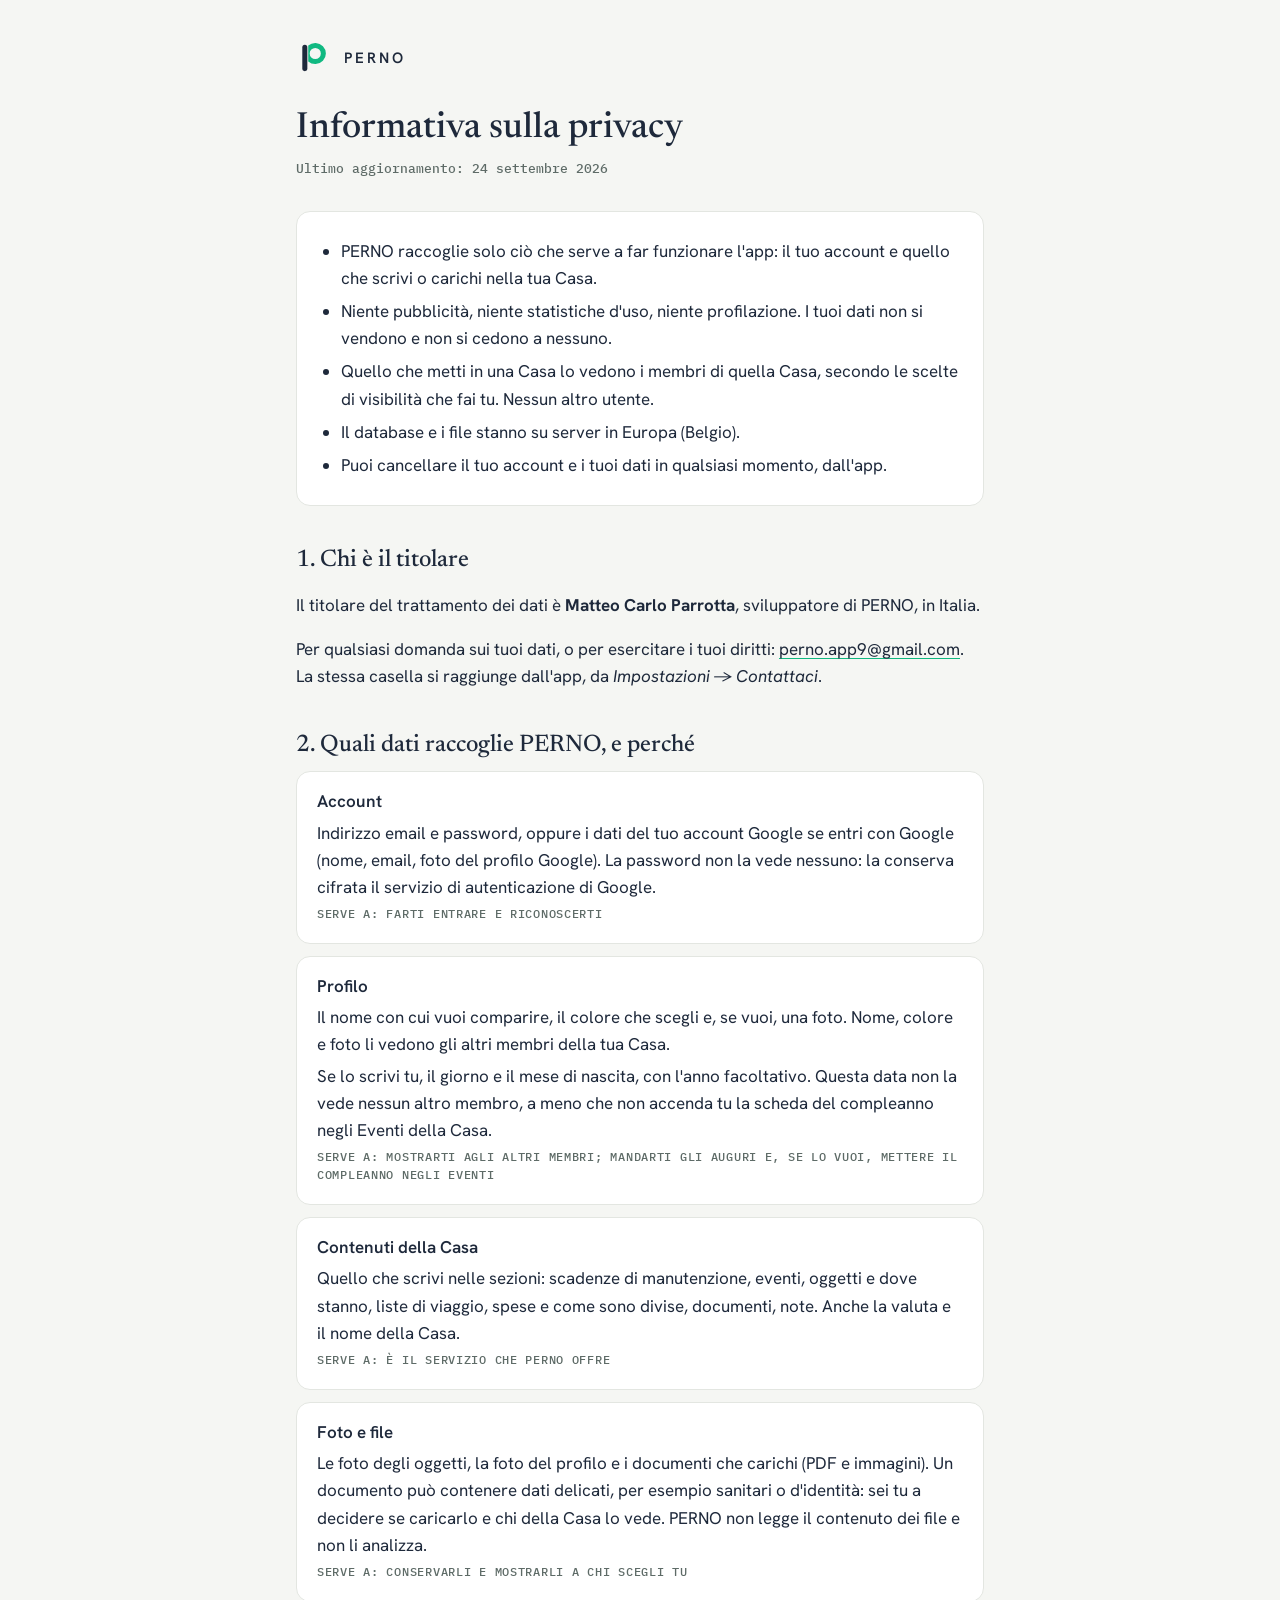
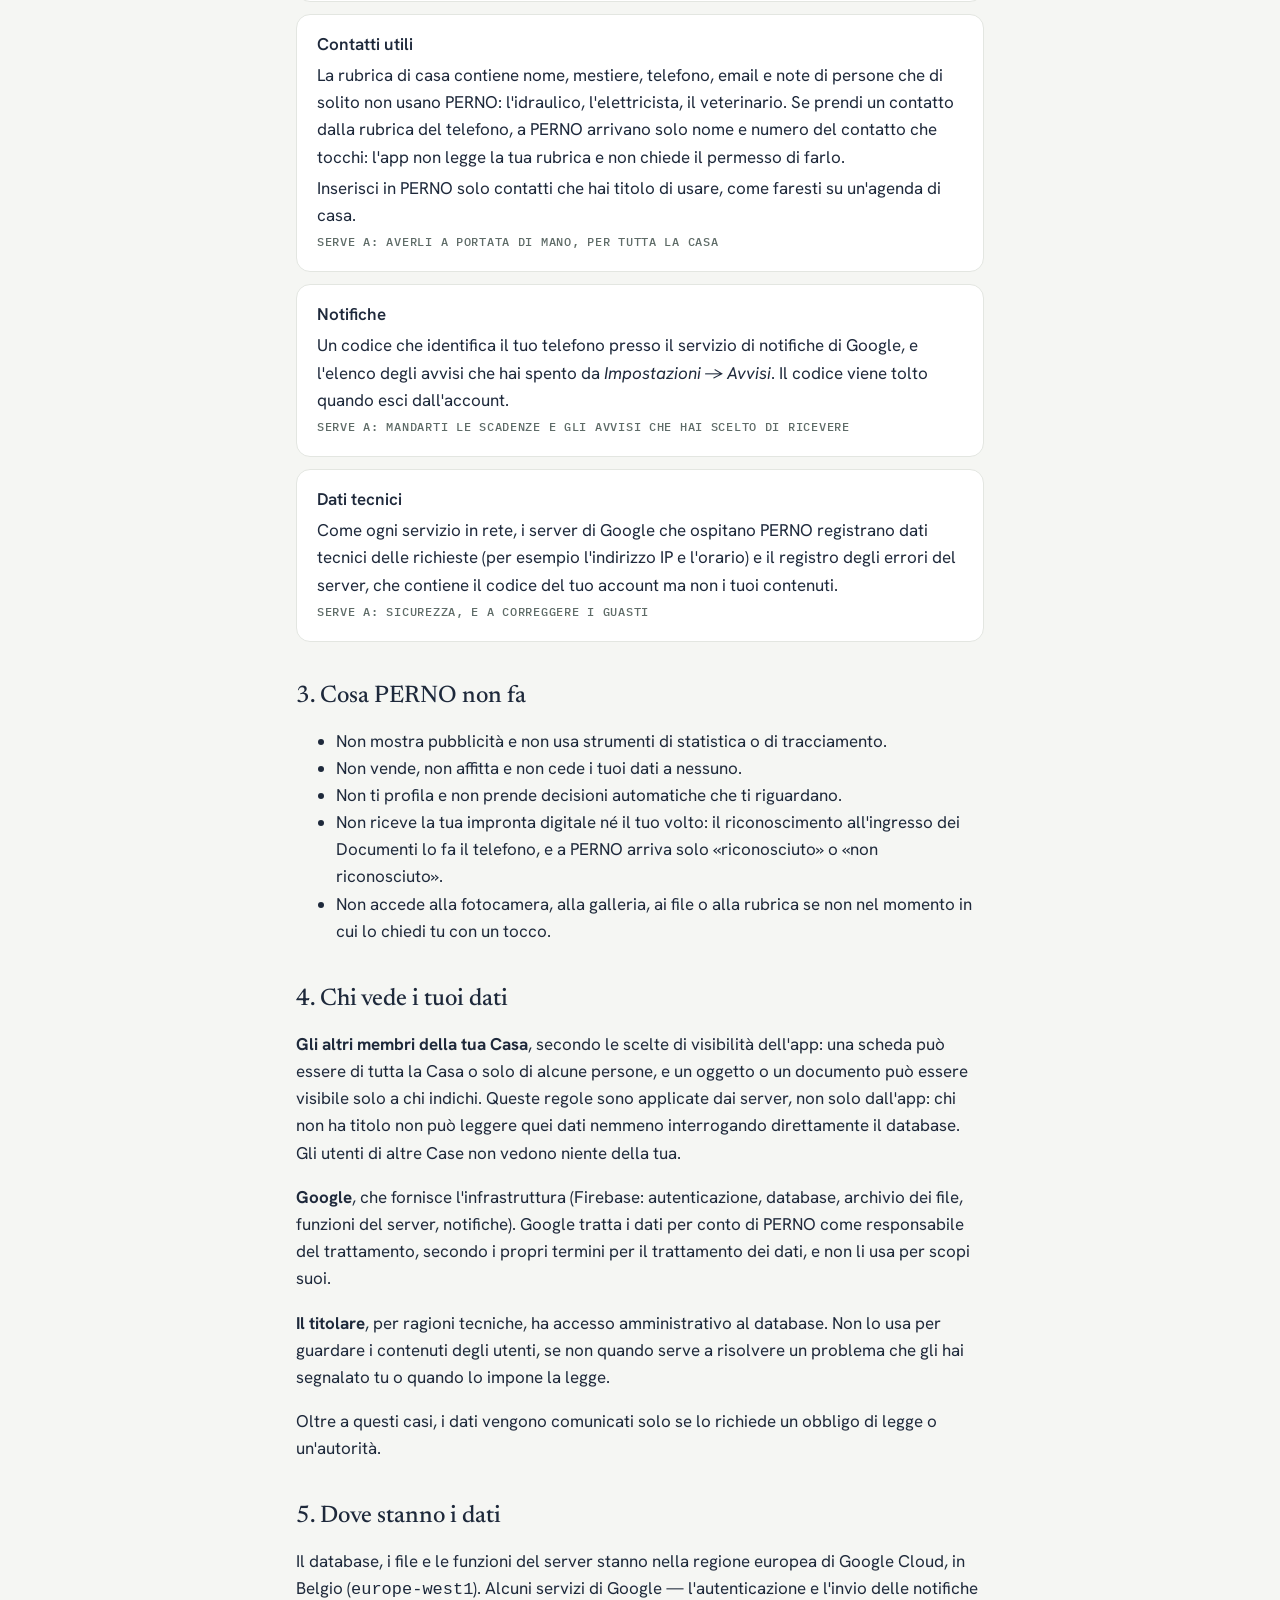
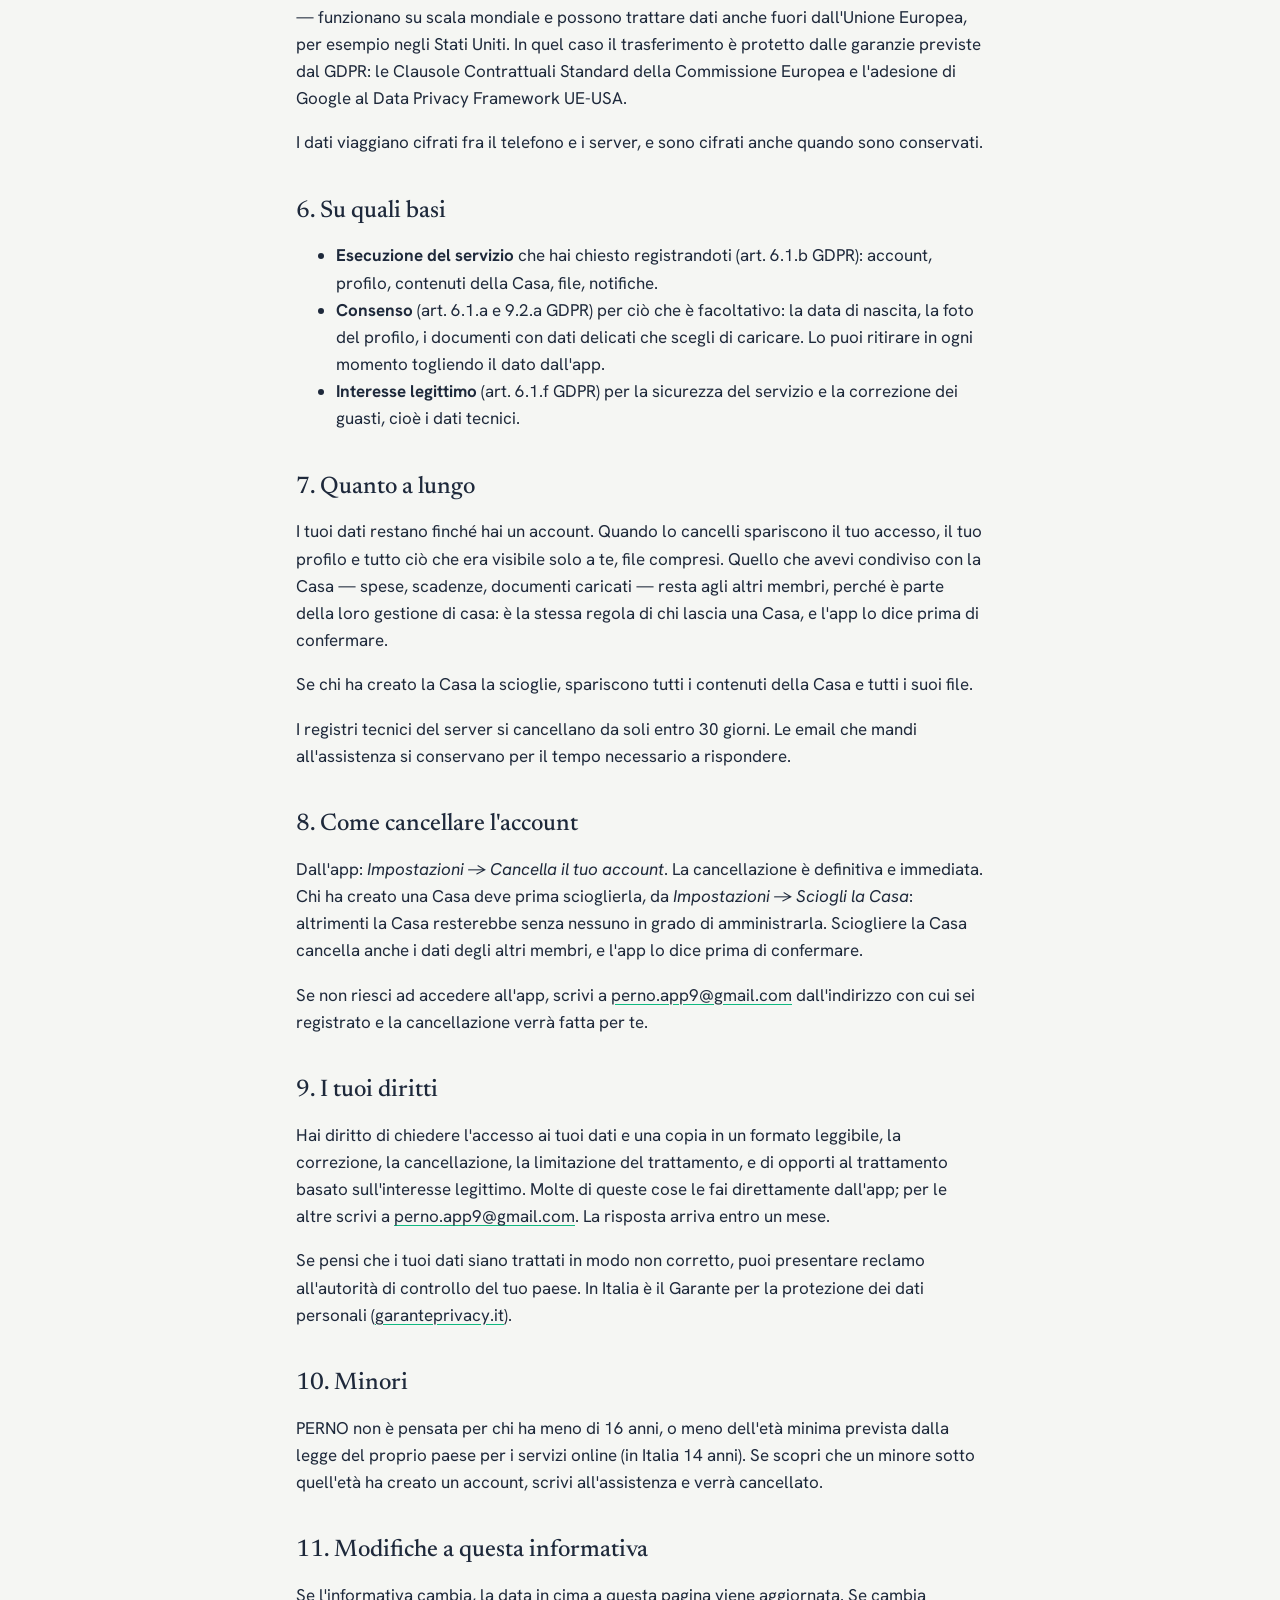
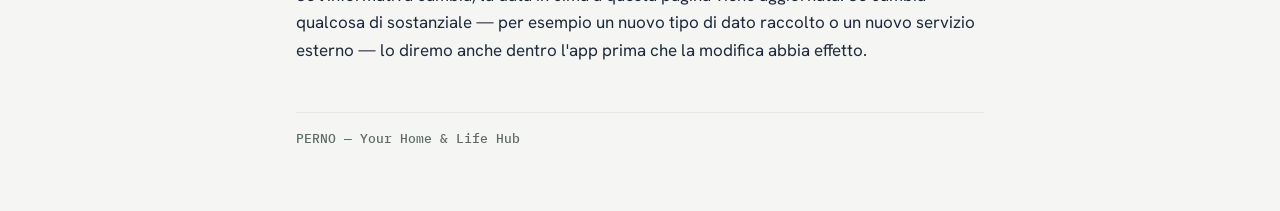
==== privacy/index.html @ b1dff67d "Privacy Policy: nome completo del titolare Co-Authored-By: Claude Opus 5.5 <noreply@anthropic.com>" ====
<!DOCTYPE html>
<html lang="it">
<head>
<meta charset="utf-8">
<meta name="viewport" content="width=device-width, initial-scale=1">
<title>PERNO — Informativa sulla privacy</title>
<meta name="description" content="Quali dati raccoglie PERNO, perché, dove stanno e come cancellarli.">
<link rel="preconnect" href="https://fonts.googleapis.com">
<link rel="preconnect" href="https://fonts.gstatic.com" crossorigin>
<link href="https://fonts.googleapis.com/css2?family=Hanken+Grotesk:wght@400;600&family=IBM+Plex+Mono:wght@500&family=Newsreader:opsz,wght@6..72,500&display=swap" rel="stylesheet">
<style>
  :root {
    --fondo: #F5F6F3;
    --scheda: #FFFFFF;
    --incasso: #EEF1ED;
    --bordo: #E3E6E1;
    --testo: #1E293B;
    --testo-2: #5E6B67;
    --verde: #10B981;
  }
  @media (prefers-color-scheme: dark) {
    :root {
      --fondo: #0F172A;
      --scheda: #1E293B;
      --incasso: #172033;
      --bordo: #334155;
      --testo: #F8FAFC;
      --testo-2: #94A3B8;
    }
  }
  * { box-sizing: border-box; }
  body {
    margin: 0;
    background: var(--fondo);
    color: var(--testo);
    font: 400 17px/1.6 "Hanken Grotesk", system-ui, sans-serif;
  }
  main { max-width: 720px; margin: 0 auto; padding: 40px 16px 64px; }
  header { display: flex; align-items: center; gap: 12px; margin-bottom: 32px; }
  header svg { width: 36px; height: 36px; flex: none; }
  header span { font-weight: 600; letter-spacing: 0.2em; font-size: 15px; }
  h1, h2 { font-family: "Newsreader", Georgia, serif; font-weight: 500; line-height: 1.2; }
  h1 { font-size: 36px; margin: 0 0 8px; }
  h2 { font-size: 24px; margin: 40px 0 12px; }
  .meta { font: 500 13px/1.5 "IBM Plex Mono", monospace; color: var(--testo-2); margin: 0 0 32px; }
  .breve {
    background: var(--scheda); border: 1px solid var(--bordo); border-radius: 14px;
    padding: 20px 24px;
  }
  .breve ul { margin: 0; padding-left: 20px; }
  .breve li { margin: 6px 0; }
  .dato {
    background: var(--scheda); border: 1px solid var(--bordo); border-radius: 14px;
    padding: 16px 20px; margin: 12px 0;
  }
  .dato h3 { font-size: 17px; font-weight: 600; margin: 0 0 4px; }
  .dato p { margin: 4px 0; }
  .etichetta {
    font: 500 12px/1.5 "IBM Plex Mono", monospace; color: var(--testo-2);
    text-transform: uppercase; letter-spacing: 0.06em;
  }
  a { color: inherit; text-decoration-color: var(--verde); text-underline-offset: 3px; }
  footer { margin-top: 48px; padding-top: 16px; border-top: 1px solid var(--bordo);
    font: 500 13px/1.5 "IBM Plex Mono", monospace; color: var(--testo-2); }
</style>
</head>
<body>
<main>

<header>
  <svg viewBox="0 0 200 200" aria-hidden="true">
    <path d="M68 30.73A59 59 0 1 1 68 119.27Z M76 75a31 31 0 1 0 62 0a31 31 0 1 0 -62 0Z" fill="#10B981" fill-rule="evenodd"/>
    <rect x="35" y="27" width="28" height="146" rx="14" fill="currentColor"/>
  </svg>
  <span>PERNO</span>
</header>

<h1>Informativa sulla privacy</h1>
<p class="meta">Ultimo aggiornamento: 24 settembre 2026</p>

<div class="breve">
  <ul>
    <li>PERNO raccoglie solo ciò che serve a far funzionare l'app: il tuo account e quello che scrivi o carichi nella tua Casa.</li>
    <li>Niente pubblicità, niente statistiche d'uso, niente profilazione. I tuoi dati non si vendono e non si cedono a nessuno.</li>
    <li>Quello che metti in una Casa lo vedono i membri di quella Casa, secondo le scelte di visibilità che fai tu. Nessun altro utente.</li>
    <li>Il database e i file stanno su server in Europa (Belgio).</li>
    <li>Puoi cancellare il tuo account e i tuoi dati in qualsiasi momento, dall'app.</li>
  </ul>
</div>

<h2>1. Chi è il titolare</h2>
<p>Il titolare del trattamento dei dati è <strong>Matteo Carlo Parrotta</strong>, sviluppatore di PERNO, in Italia.</p>
<p>Per qualsiasi domanda sui tuoi dati, o per esercitare i tuoi diritti: <a href="mailto:perno.app9@gmail.com">perno.app9@gmail.com</a>. La stessa casella si raggiunge dall'app, da <em>Impostazioni → Contattaci</em>.</p>

<h2>2. Quali dati raccoglie PERNO, e perché</h2>

<div class="dato">
  <h3>Account</h3>
  <p>Indirizzo email e password, oppure i dati del tuo account Google se entri con Google (nome, email, foto del profilo Google). La password non la vede nessuno: la conserva cifrata il servizio di autenticazione di Google.</p>
  <p class="etichetta">Serve a: farti entrare e riconoscerti</p>
</div>

<div class="dato">
  <h3>Profilo</h3>
  <p>Il nome con cui vuoi comparire, il colore che scegli e, se vuoi, una foto. Nome, colore e foto li vedono gli altri membri della tua Casa.</p>
  <p>Se lo scrivi tu, il giorno e il mese di nascita, con l'anno facoltativo. Questa data non la vede nessun altro membro, a meno che non accenda tu la scheda del compleanno negli Eventi della Casa.</p>
  <p class="etichetta">Serve a: mostrarti agli altri membri; mandarti gli auguri e, se lo vuoi, mettere il compleanno negli Eventi</p>
</div>

<div class="dato">
  <h3>Contenuti della Casa</h3>
  <p>Quello che scrivi nelle sezioni: scadenze di manutenzione, eventi, oggetti e dove stanno, liste di viaggio, spese e come sono divise, documenti, note. Anche la valuta e il nome della Casa.</p>
  <p class="etichetta">Serve a: è il servizio che PERNO offre</p>
</div>

<div class="dato">
  <h3>Foto e file</h3>
  <p>Le foto degli oggetti, la foto del profilo e i documenti che carichi (PDF e immagini). Un documento può contenere dati delicati, per esempio sanitari o d'identità: sei tu a decidere se caricarlo e chi della Casa lo vede. PERNO non legge il contenuto dei file e non li analizza.</p>
  <p class="etichetta">Serve a: conservarli e mostrarli a chi scegli tu</p>
</div>

<div class="dato">
  <h3>Contatti utili</h3>
  <p>La rubrica di casa contiene nome, mestiere, telefono, email e note di persone che di solito non usano PERNO: l'idraulico, l'elettricista, il veterinario. Se prendi un contatto dalla rubrica del telefono, a PERNO arrivano solo nome e numero del contatto che tocchi: l'app non legge la tua rubrica e non chiede il permesso di farlo.</p>
  <p>Inserisci in PERNO solo contatti che hai titolo di usare, come faresti su un'agenda di casa.</p>
  <p class="etichetta">Serve a: averli a portata di mano, per tutta la Casa</p>
</div>

<div class="dato">
  <h3>Notifiche</h3>
  <p>Un codice che identifica il tuo telefono presso il servizio di notifiche di Google, e l'elenco degli avvisi che hai spento da <em>Impostazioni → Avvisi</em>. Il codice viene tolto quando esci dall'account.</p>
  <p class="etichetta">Serve a: mandarti le scadenze e gli avvisi che hai scelto di ricevere</p>
</div>

<div class="dato">
  <h3>Dati tecnici</h3>
  <p>Come ogni servizio in rete, i server di Google che ospitano PERNO registrano dati tecnici delle richieste (per esempio l'indirizzo IP e l'orario) e il registro degli errori del server, che contiene il codice del tuo account ma non i tuoi contenuti.</p>
  <p class="etichetta">Serve a: sicurezza, e a correggere i guasti</p>
</div>

<h2>3. Cosa PERNO non fa</h2>
<ul>
  <li>Non mostra pubblicità e non usa strumenti di statistica o di tracciamento.</li>
  <li>Non vende, non affitta e non cede i tuoi dati a nessuno.</li>
  <li>Non ti profila e non prende decisioni automatiche che ti riguardano.</li>
  <li>Non riceve la tua impronta digitale né il tuo volto: il riconoscimento all'ingresso dei Documenti lo fa il telefono, e a PERNO arriva solo «riconosciuto» o «non riconosciuto».</li>
  <li>Non accede alla fotocamera, alla galleria, ai file o alla rubrica se non nel momento in cui lo chiedi tu con un tocco.</li>
</ul>

<h2>4. Chi vede i tuoi dati</h2>
<p><strong>Gli altri membri della tua Casa</strong>, secondo le scelte di visibilità dell'app: una scheda può essere di tutta la Casa o solo di alcune persone, e un oggetto o un documento può essere visibile solo a chi indichi. Queste regole sono applicate dai server, non solo dall'app: chi non ha titolo non può leggere quei dati nemmeno interrogando direttamente il database. Gli utenti di altre Case non vedono niente della tua.</p>
<p><strong>Google</strong>, che fornisce l'infrastruttura (Firebase: autenticazione, database, archivio dei file, funzioni del server, notifiche). Google tratta i dati per conto di PERNO come responsabile del trattamento, secondo i propri termini per il trattamento dei dati, e non li usa per scopi suoi.</p>
<p><strong>Il titolare</strong>, per ragioni tecniche, ha accesso amministrativo al database. Non lo usa per guardare i contenuti degli utenti, se non quando serve a risolvere un problema che gli hai segnalato tu o quando lo impone la legge.</p>
<p>Oltre a questi casi, i dati vengono comunicati solo se lo richiede un obbligo di legge o un'autorità.</p>

<h2>5. Dove stanno i dati</h2>
<p>Il database, i file e le funzioni del server stanno nella regione europea di Google Cloud, in Belgio (<code>europe-west1</code>). Alcuni servizi di Google — l'autenticazione e l'invio delle notifiche — funzionano su scala mondiale e possono trattare dati anche fuori dall'Unione Europea, per esempio negli Stati Uniti. In quel caso il trasferimento è protetto dalle garanzie previste dal GDPR: le Clausole Contrattuali Standard della Commissione Europea e l'adesione di Google al Data Privacy Framework UE-USA.</p>
<p>I dati viaggiano cifrati fra il telefono e i server, e sono cifrati anche quando sono conservati.</p>

<h2>6. Su quali basi</h2>
<ul>
  <li><strong>Esecuzione del servizio</strong> che hai chiesto registrandoti (art. 6.1.b GDPR): account, profilo, contenuti della Casa, file, notifiche.</li>
  <li><strong>Consenso</strong> (art. 6.1.a e 9.2.a GDPR) per ciò che è facoltativo: la data di nascita, la foto del profilo, i documenti con dati delicati che scegli di caricare. Lo puoi ritirare in ogni momento togliendo il dato dall'app.</li>
  <li><strong>Interesse legittimo</strong> (art. 6.1.f GDPR) per la sicurezza del servizio e la correzione dei guasti, cioè i dati tecnici.</li>
</ul>

<h2>7. Quanto a lungo</h2>
<p>I tuoi dati restano finché hai un account. Quando lo cancelli spariscono il tuo accesso, il tuo profilo e tutto ciò che era visibile solo a te, file compresi. Quello che avevi condiviso con la Casa — spese, scadenze, documenti caricati — resta agli altri membri, perché è parte della loro gestione di casa: è la stessa regola di chi lascia una Casa, e l'app lo dice prima di confermare.</p>
<p>Se chi ha creato la Casa la scioglie, spariscono tutti i contenuti della Casa e tutti i suoi file.</p>
<p>I registri tecnici del server si cancellano da soli entro 30 giorni. Le email che mandi all'assistenza si conservano per il tempo necessario a rispondere.</p>

<h2>8. Come cancellare l'account</h2>
<p>Dall'app: <em>Impostazioni → Cancella il tuo account</em>. La cancellazione è definitiva e immediata. Chi ha creato una Casa deve prima scioglierla, da <em>Impostazioni → Sciogli la Casa</em>: altrimenti la Casa resterebbe senza nessuno in grado di amministrarla. Sciogliere la Casa cancella anche i dati degli altri membri, e l'app lo dice prima di confermare.</p>
<p>Se non riesci ad accedere all'app, scrivi a <a href="mailto:perno.app9@gmail.com">perno.app9@gmail.com</a> dall'indirizzo con cui sei registrato e la cancellazione verrà fatta per te.</p>

<h2>9. I tuoi diritti</h2>
<p>Hai diritto di chiedere l'accesso ai tuoi dati e una copia in un formato leggibile, la correzione, la cancellazione, la limitazione del trattamento, e di opporti al trattamento basato sull'interesse legittimo. Molte di queste cose le fai direttamente dall'app; per le altre scrivi a <a href="mailto:perno.app9@gmail.com">perno.app9@gmail.com</a>. La risposta arriva entro un mese.</p>
<p>Se pensi che i tuoi dati siano trattati in modo non corretto, puoi presentare reclamo all'autorità di controllo del tuo paese. In Italia è il Garante per la protezione dei dati personali (<a href="https://www.garanteprivacy.it">garanteprivacy.it</a>).</p>

<h2>10. Minori</h2>
<p>PERNO non è pensata per chi ha meno di 16 anni, o meno dell'età minima prevista dalla legge del proprio paese per i servizi online (in Italia 14 anni). Se scopri che un minore sotto quell'età ha creato un account, scrivi all'assistenza e verrà cancellato.</p>

<h2>11. Modifiche a questa informativa</h2>
<p>Se l'informativa cambia, la data in cima a questa pagina viene aggiornata. Se cambia qualcosa di sostanziale — per esempio un nuovo tipo di dato raccolto o un nuovo servizio esterno — lo diremo anche dentro l'app prima che la modifica abbia effetto.</p>

<footer>PERNO — Your Home &amp; Life Hub</footer>

</main>
</body>
</html>
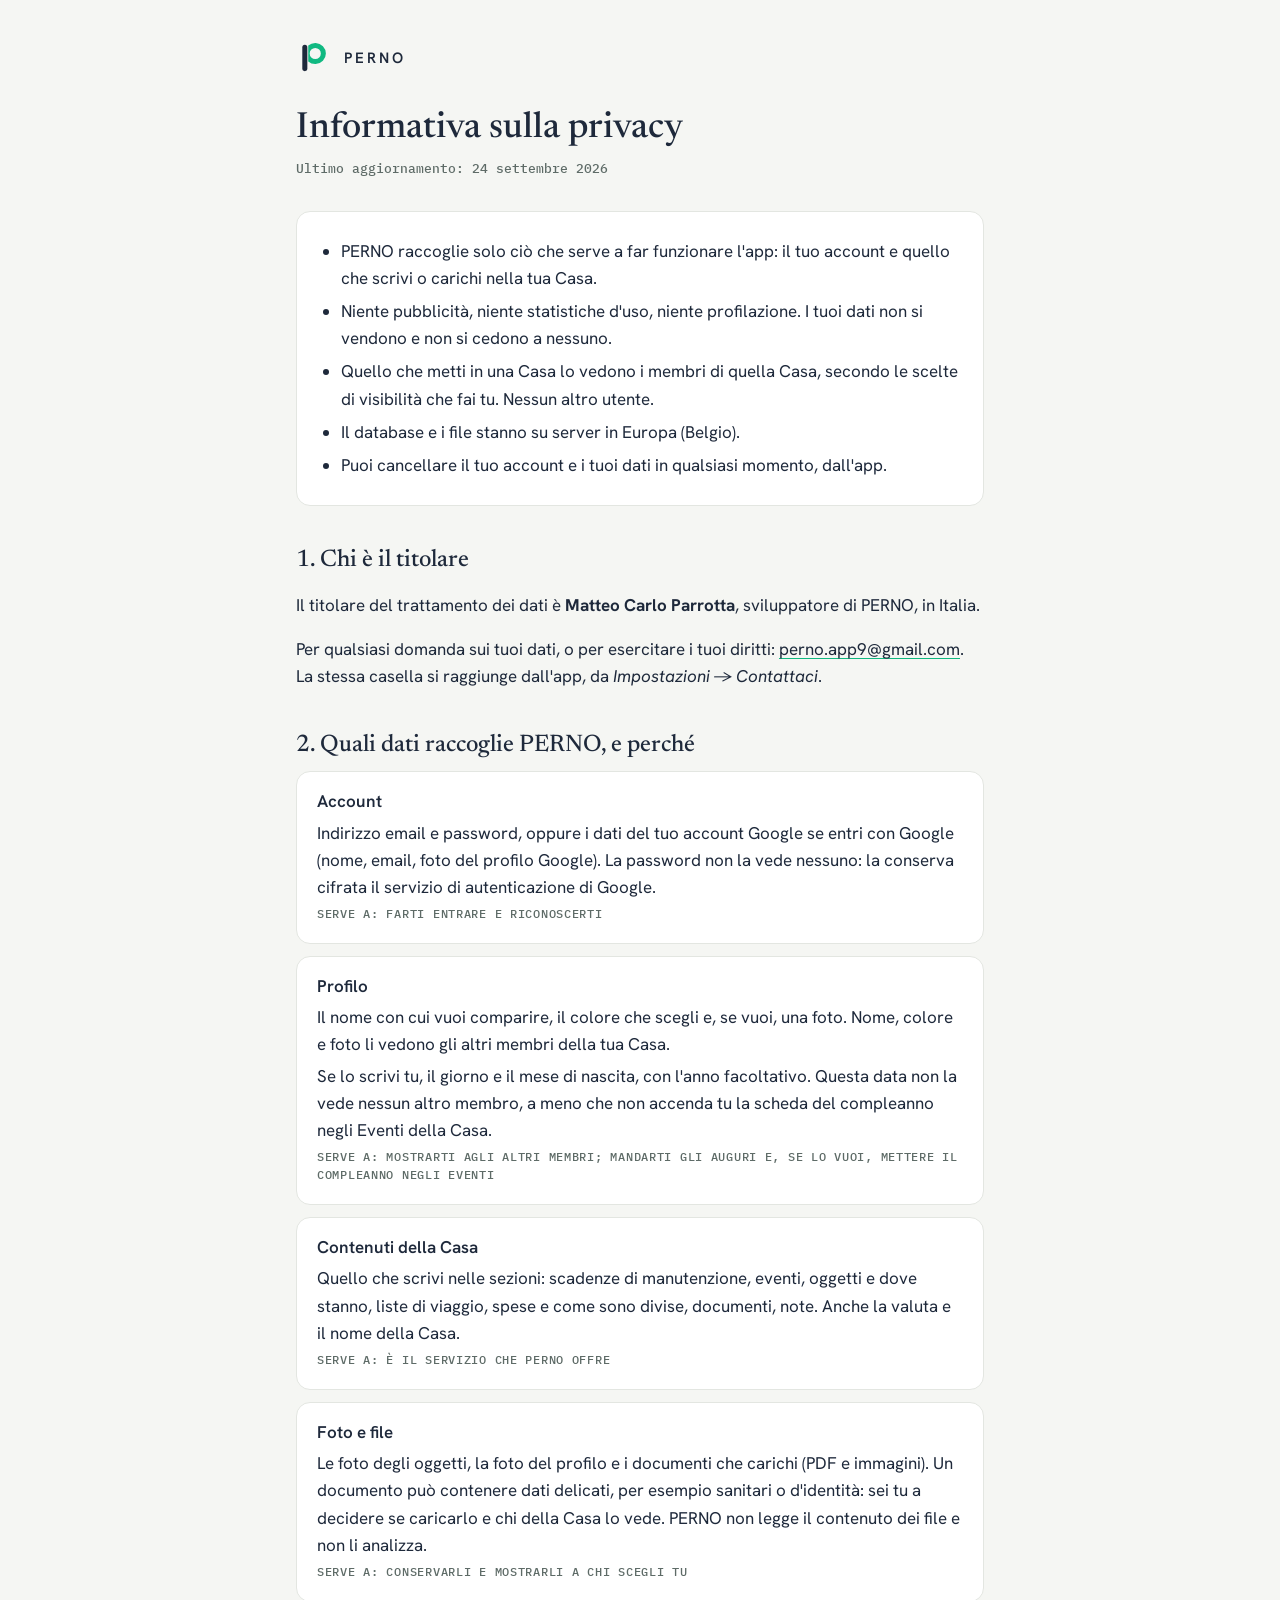
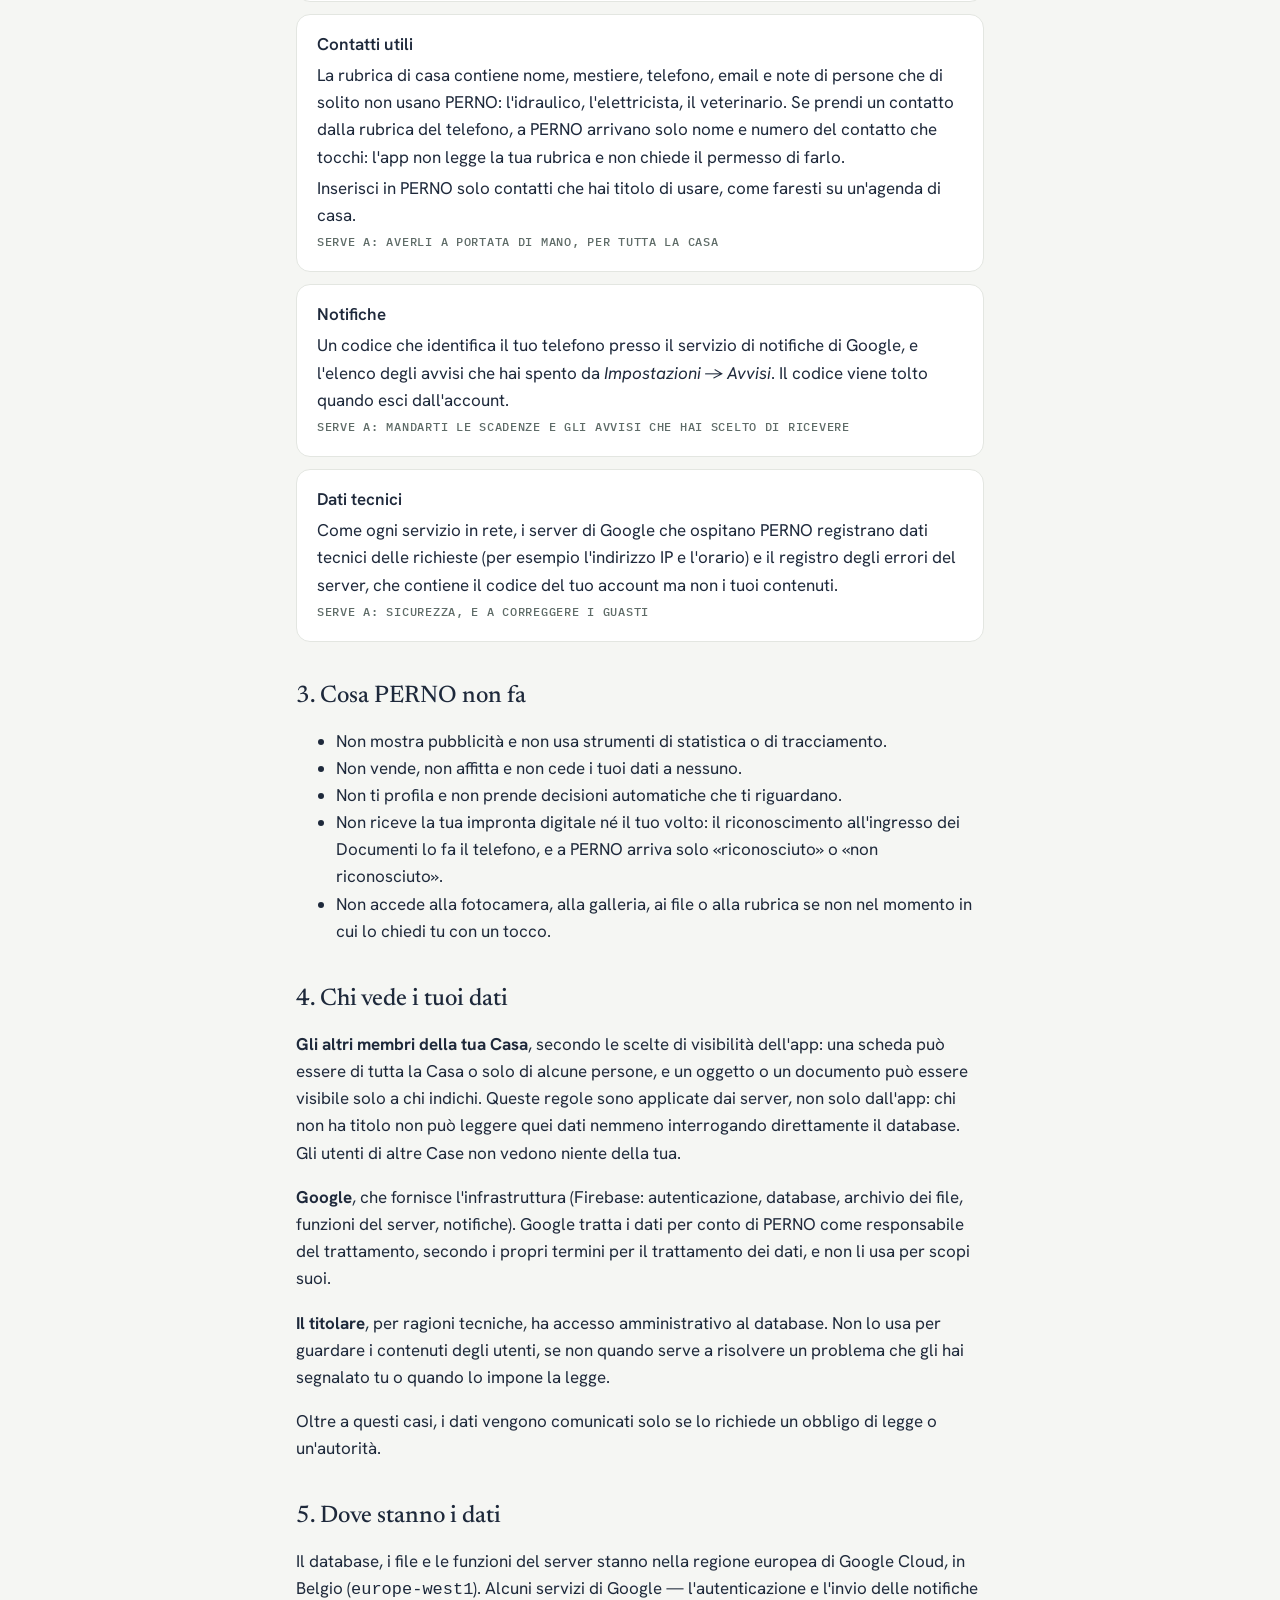
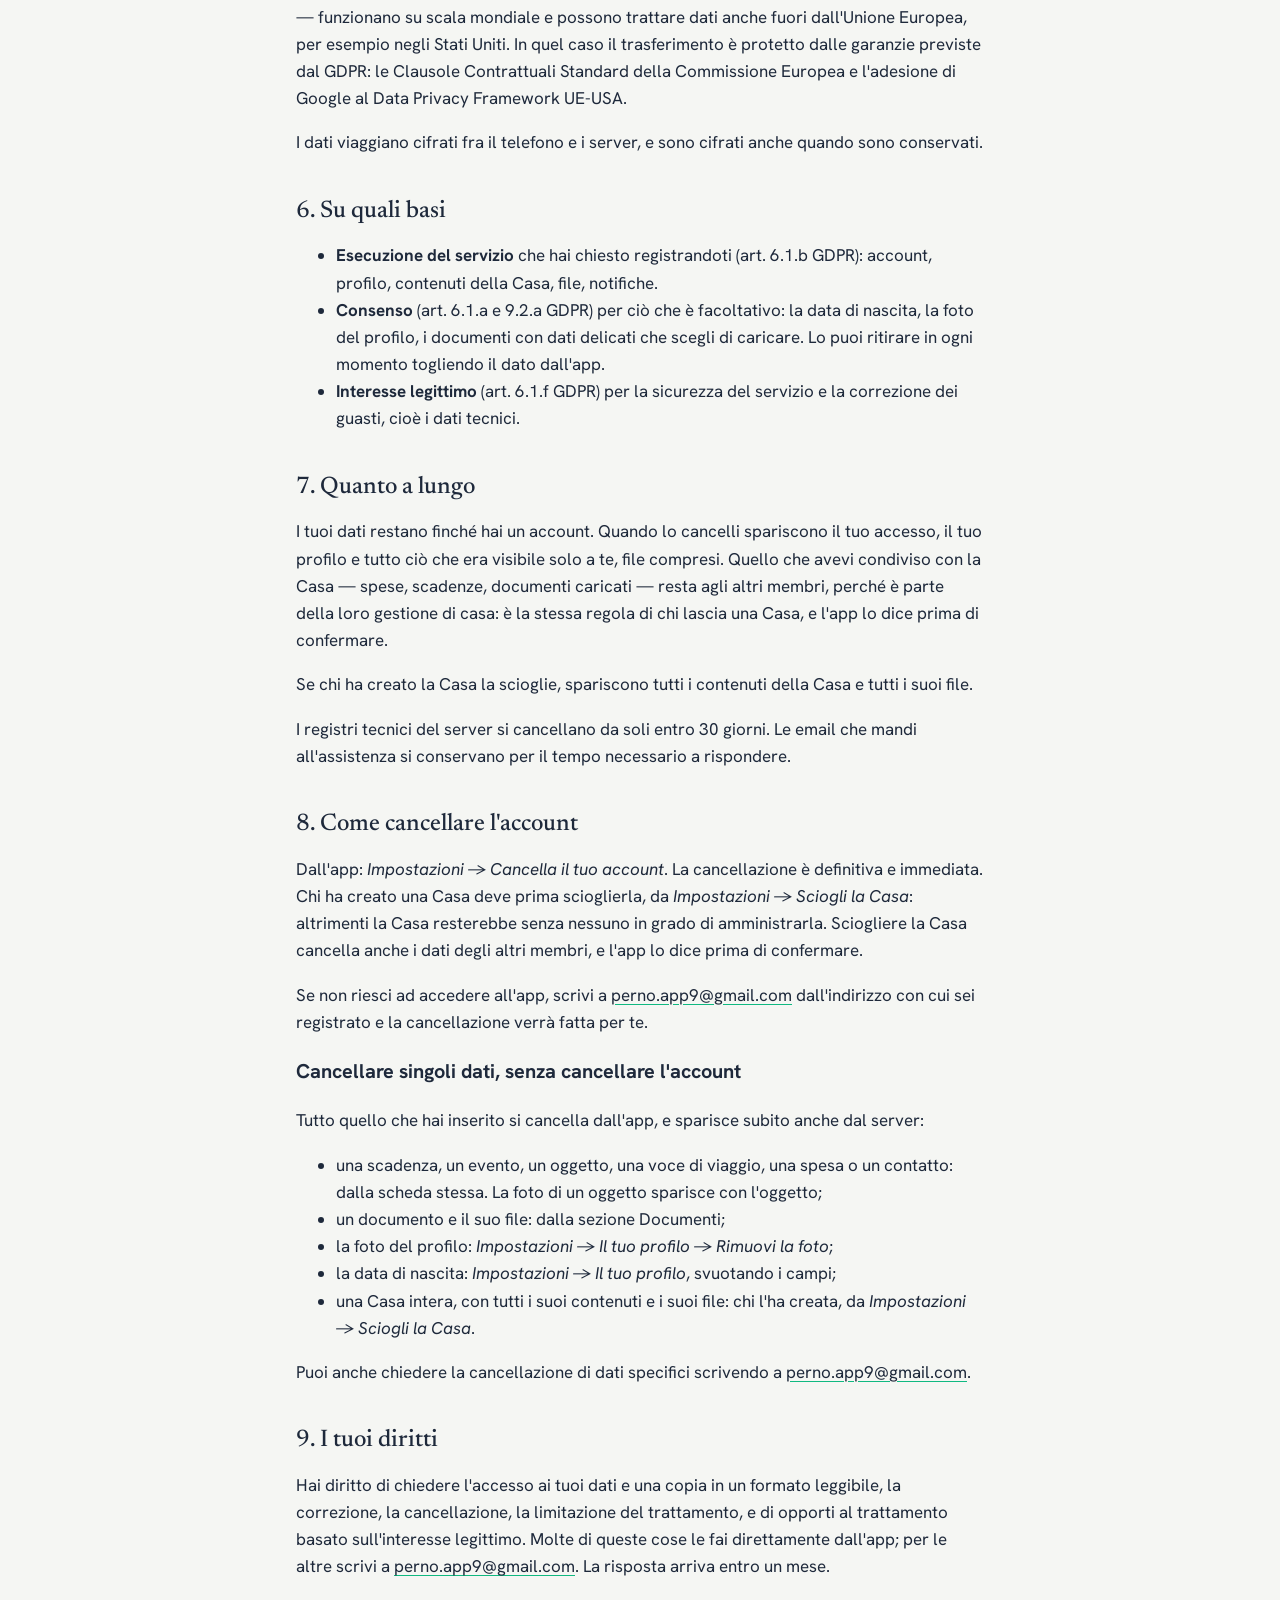
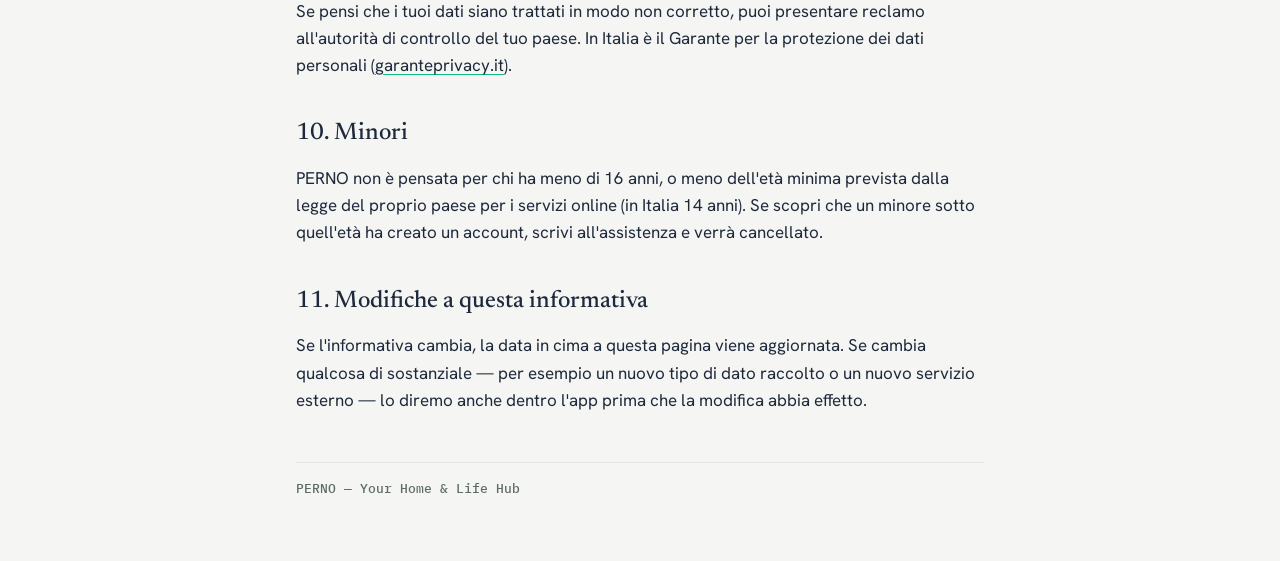
==== commit 7e70029e: "Privacy Policy: come cancellare singoli dati senza cancellare l'account Co-Authored-By: Claude Opus " ====
--- a/privacy/index.html
+++ b/privacy/index.html
@@ -169,9 +169,20 @@
 <p>Se chi ha creato la Casa la scioglie, spariscono tutti i contenuti della Casa e tutti i suoi file.</p>
 <p>I registri tecnici del server si cancellano da soli entro 30 giorni. Le email che mandi all'assistenza si conservano per il tempo necessario a rispondere.</p>
 
-<h2>8. Come cancellare l'account</h2>
+<h2 id="cancellare-account">8. Come cancellare l'account</h2>
 <p>Dall'app: <em>Impostazioni → Cancella il tuo account</em>. La cancellazione è definitiva e immediata. Chi ha creato una Casa deve prima scioglierla, da <em>Impostazioni → Sciogli la Casa</em>: altrimenti la Casa resterebbe senza nessuno in grado di amministrarla. Sciogliere la Casa cancella anche i dati degli altri membri, e l'app lo dice prima di confermare.</p>
 <p>Se non riesci ad accedere all'app, scrivi a <a href="mailto:perno.app9@gmail.com">perno.app9@gmail.com</a> dall'indirizzo con cui sei registrato e la cancellazione verrà fatta per te.</p>
+
+<h3 id="cancellare-dati">Cancellare singoli dati, senza cancellare l'account</h3>
+<p>Tutto quello che hai inserito si cancella dall'app, e sparisce subito anche dal server:</p>
+<ul>
+  <li>una scadenza, un evento, un oggetto, una voce di viaggio, una spesa o un contatto: dalla scheda stessa. La foto di un oggetto sparisce con l'oggetto;</li>
+  <li>un documento e il suo file: dalla sezione Documenti;</li>
+  <li>la foto del profilo: <em>Impostazioni → Il tuo profilo → Rimuovi la foto</em>;</li>
+  <li>la data di nascita: <em>Impostazioni → Il tuo profilo</em>, svuotando i campi;</li>
+  <li>una Casa intera, con tutti i suoi contenuti e i suoi file: chi l'ha creata, da <em>Impostazioni → Sciogli la Casa</em>.</li>
+</ul>
+<p>Puoi anche chiedere la cancellazione di dati specifici scrivendo a <a href="mailto:perno.app9@gmail.com">perno.app9@gmail.com</a>.</p>
 
 <h2>9. I tuoi diritti</h2>
 <p>Hai diritto di chiedere l'accesso ai tuoi dati e una copia in un formato leggibile, la correzione, la cancellazione, la limitazione del trattamento, e di opporti al trattamento basato sull'interesse legittimo. Molte di queste cose le fai direttamente dall'app; per le altre scrivi a <a href="mailto:perno.app9@gmail.com">perno.app9@gmail.com</a>. La risposta arriva entro un mese.</p>
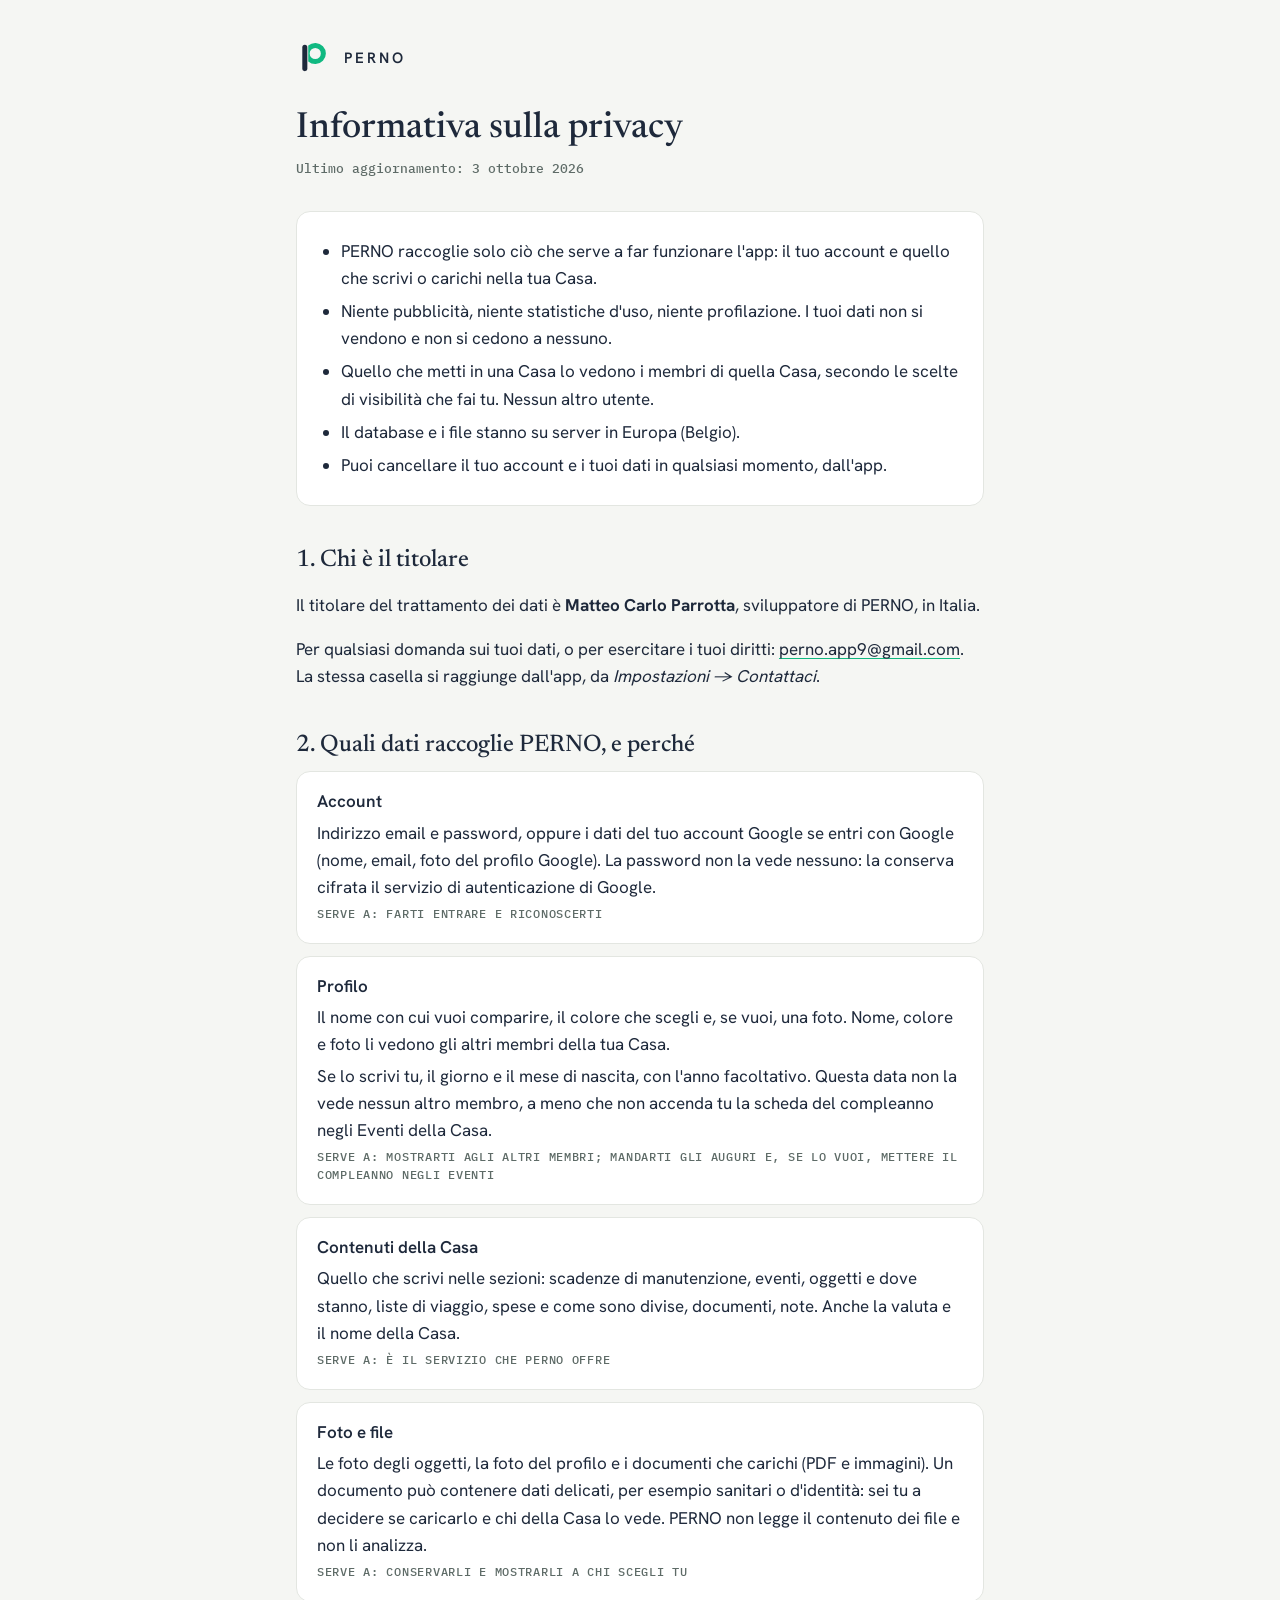
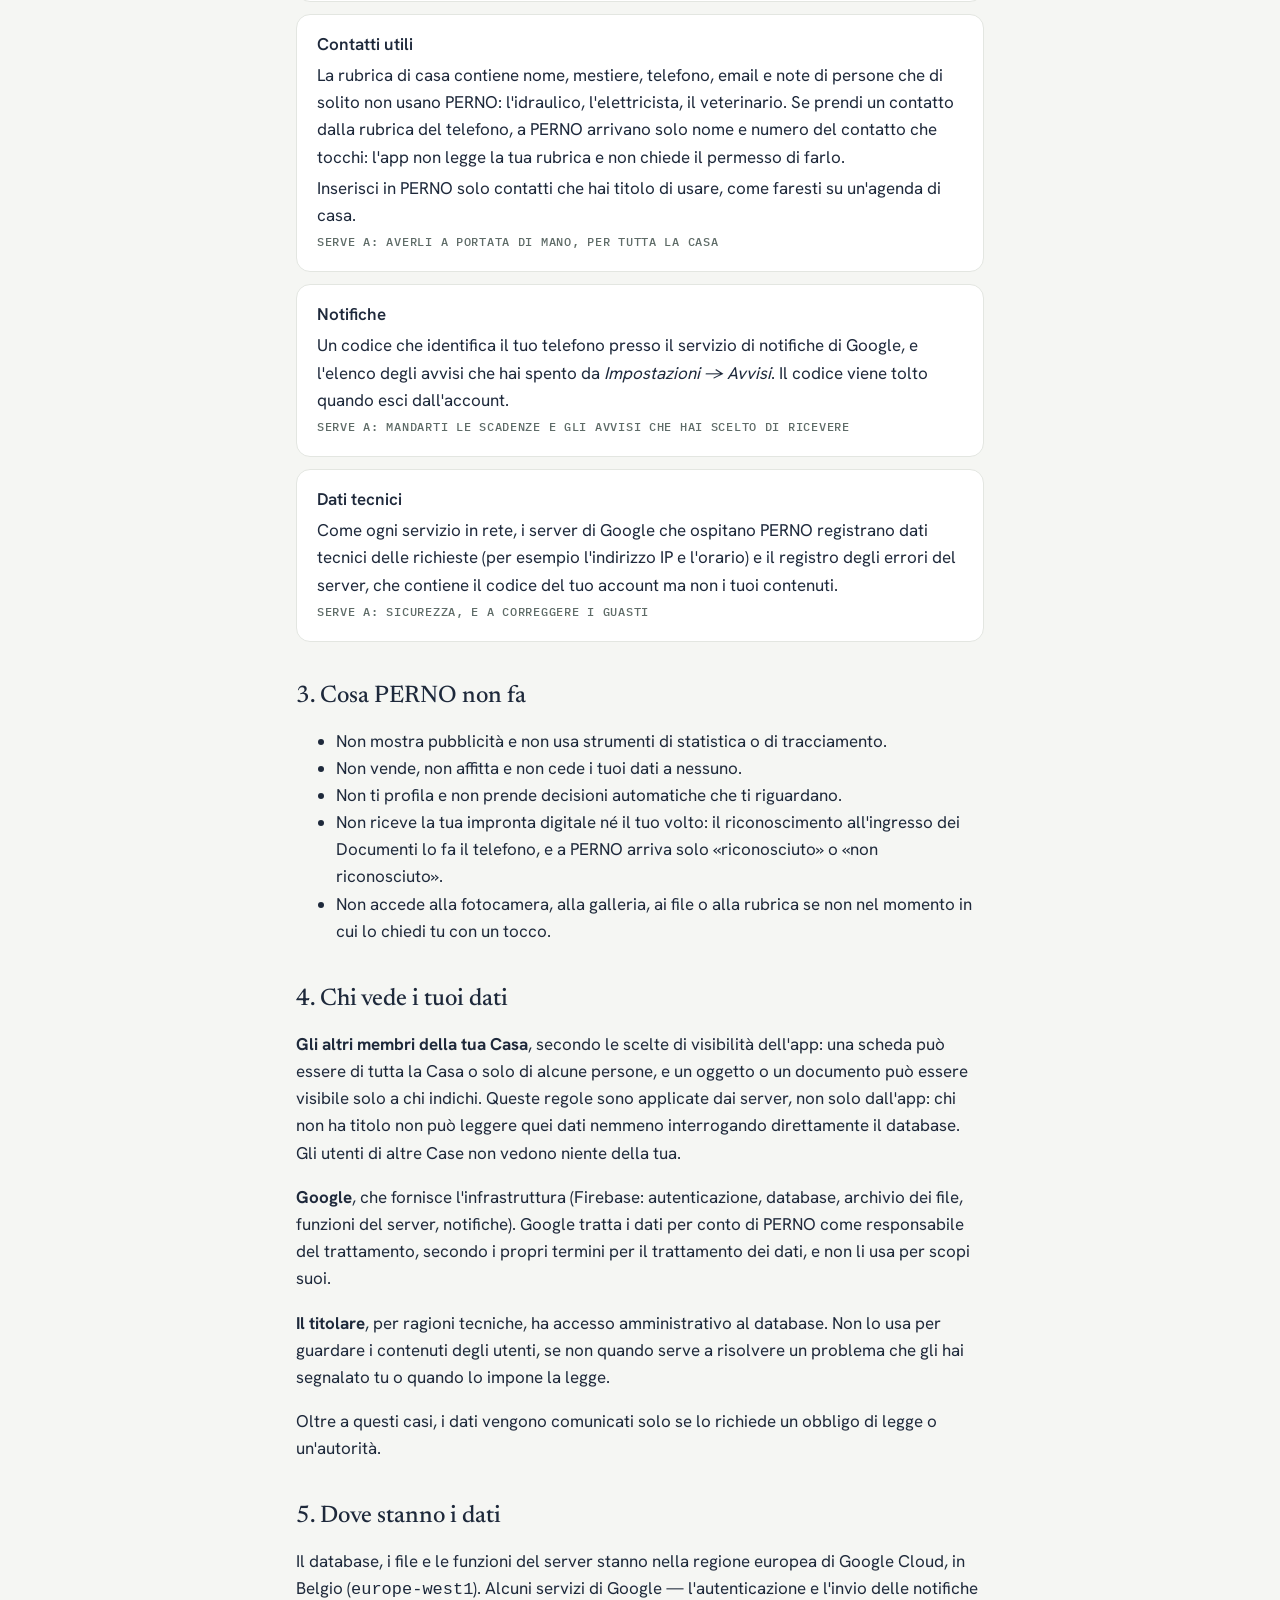
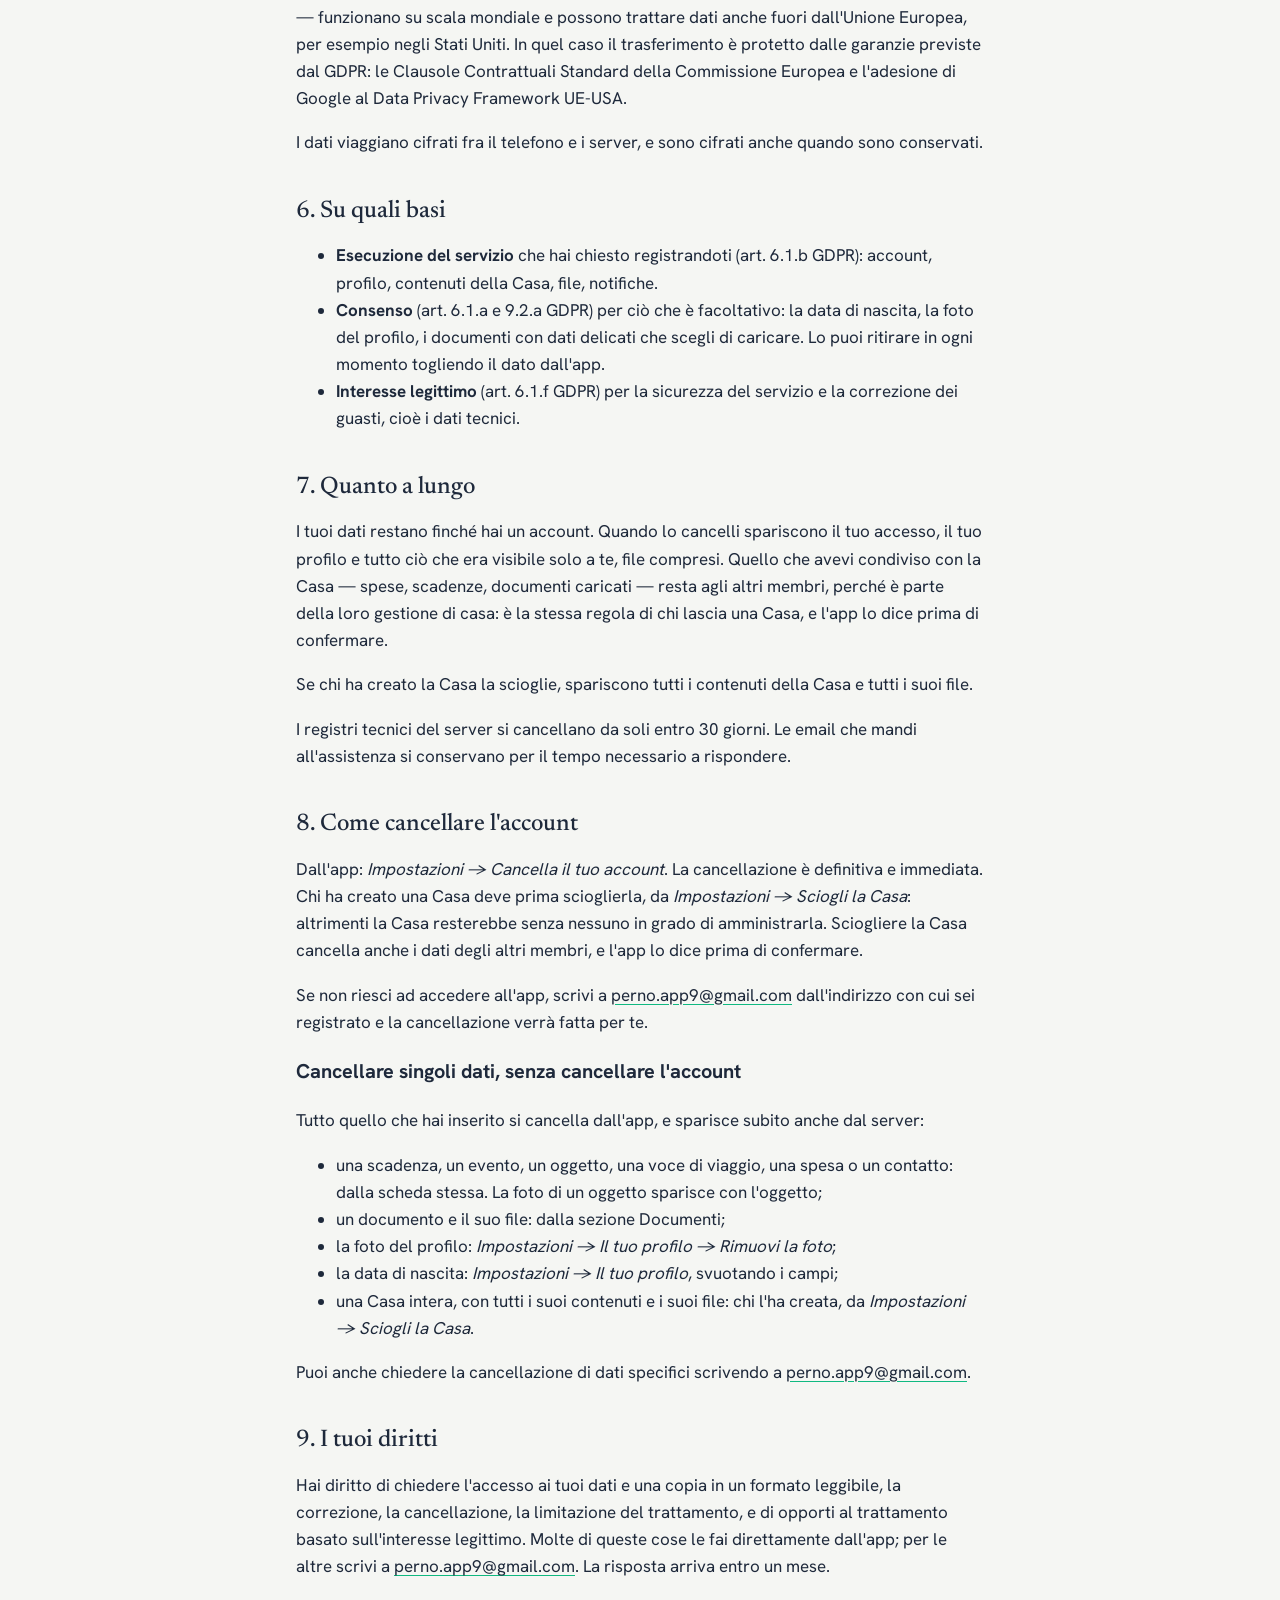
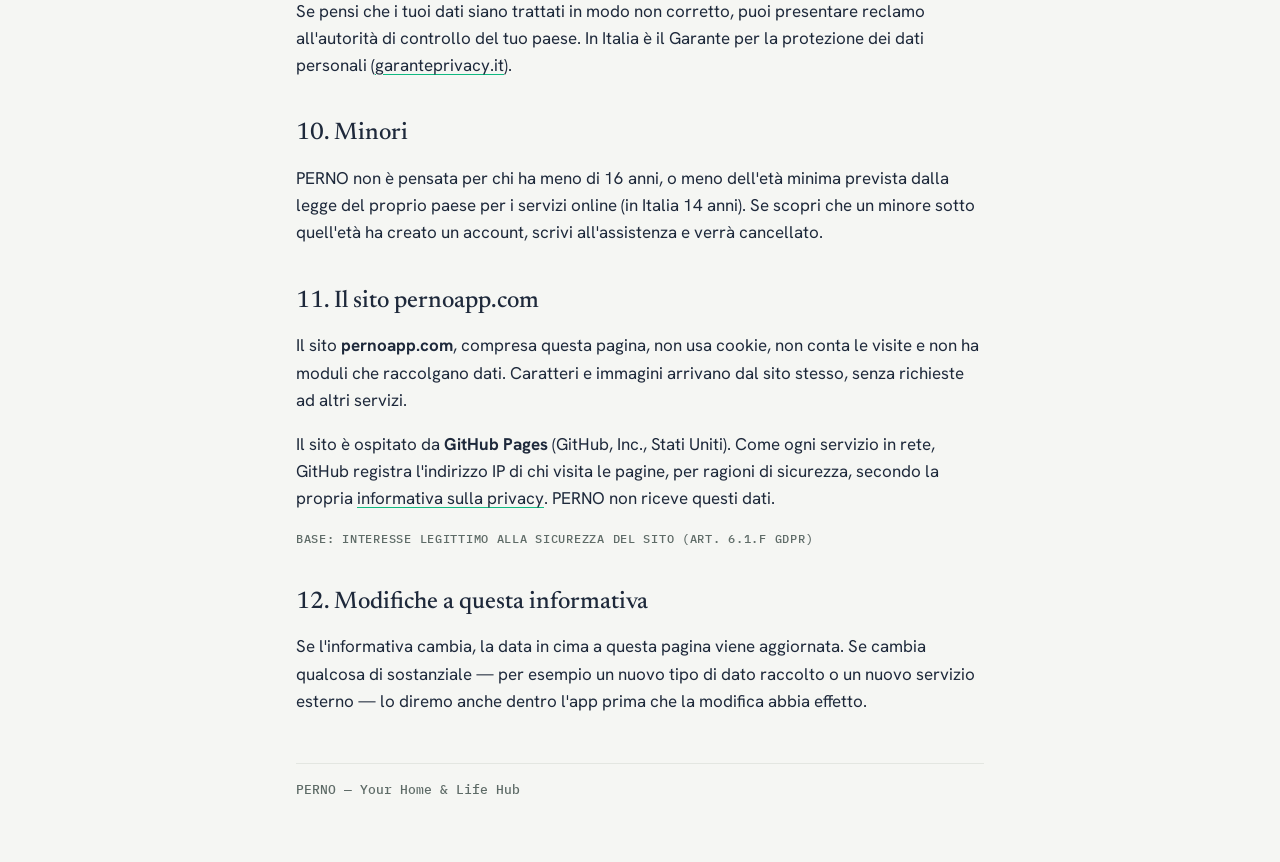
==== commit d1ee952f: "Sito: pagina principale di PERNO con video dell'app, caratteri serviti dal sito Pagina pernoapp.com:" ====
--- a/privacy/index.html
+++ b/privacy/index.html
@@ -5,9 +5,8 @@
 <meta name="viewport" content="width=device-width, initial-scale=1">
 <title>PERNO — Informativa sulla privacy</title>
 <meta name="description" content="Quali dati raccoglie PERNO, perché, dove stanno e come cancellarli.">
-<link rel="preconnect" href="https://fonts.googleapis.com">
-<link rel="preconnect" href="https://fonts.gstatic.com" crossorigin>
-<link href="https://fonts.googleapis.com/css2?family=Hanken+Grotesk:wght@400;600&family=IBM+Plex+Mono:wght@500&family=Newsreader:opsz,wght@6..72,500&display=swap" rel="stylesheet">
+<link rel="icon" href="/favicon.svg" type="image/svg+xml">
+<link rel="stylesheet" href="/caratteri/caratteri.css">
 <style>
   :root {
     --fondo: #F5F6F3;
@@ -76,7 +75,7 @@
 </header>
 
 <h1>Informativa sulla privacy</h1>
-<p class="meta">Ultimo aggiornamento: 24 settembre 2026</p>
+<p class="meta">Ultimo aggiornamento: 3 ottobre 2026</p>
 
 <div class="breve">
   <ul>
@@ -191,7 +190,12 @@
 <h2>10. Minori</h2>
 <p>PERNO non è pensata per chi ha meno di 16 anni, o meno dell'età minima prevista dalla legge del proprio paese per i servizi online (in Italia 14 anni). Se scopri che un minore sotto quell'età ha creato un account, scrivi all'assistenza e verrà cancellato.</p>
 
-<h2>11. Modifiche a questa informativa</h2>
+<h2 id="sito">11. Il sito pernoapp.com</h2>
+<p>Il sito <strong>pernoapp.com</strong>, compresa questa pagina, non usa cookie, non conta le visite e non ha moduli che raccolgano dati. Caratteri e immagini arrivano dal sito stesso, senza richieste ad altri servizi.</p>
+<p>Il sito è ospitato da <strong>GitHub Pages</strong> (GitHub, Inc., Stati Uniti). Come ogni servizio in rete, GitHub registra l'indirizzo IP di chi visita le pagine, per ragioni di sicurezza, secondo la propria <a href="https://docs.github.com/en/site-policy/privacy-policies/github-general-privacy-statement">informativa sulla privacy</a>. PERNO non riceve questi dati.</p>
+<p class="etichetta">Base: interesse legittimo alla sicurezza del sito (art. 6.1.f GDPR)</p>
+
+<h2>12. Modifiche a questa informativa</h2>
 <p>Se l'informativa cambia, la data in cima a questa pagina viene aggiornata. Se cambia qualcosa di sostanziale — per esempio un nuovo tipo di dato raccolto o un nuovo servizio esterno — lo diremo anche dentro l'app prima che la modifica abbia effetto.</p>
 
 <footer>PERNO — Your Home &amp; Life Hub</footer>
--- a/caratteri/caratteri.css
+++ b/caratteri/caratteri.css
@@ -0,0 +1,24 @@
+/* I caratteri di PERNO, serviti dal sito stesso: nessuna richiesta a Google o ad altri.
+   Sono gli stessi file dell'app (app/assets/fonts), ridotti ai caratteri latini.
+   Licenza SIL Open Font License: vedi i file OFL-*.txt in questa cartella. */
+@font-face {
+  font-family: "Newsreader";
+  src: url("/caratteri/newsreader.woff") format("woff");
+  font-weight: 200 800;
+  font-style: normal;
+  font-display: swap;
+}
+@font-face {
+  font-family: "Hanken Grotesk";
+  src: url("/caratteri/hanken-grotesk.woff") format("woff");
+  font-weight: 100 900;
+  font-style: normal;
+  font-display: swap;
+}
+@font-face {
+  font-family: "IBM Plex Mono";
+  src: url("/caratteri/ibm-plex-mono-500.woff") format("woff");
+  font-weight: 500;
+  font-style: normal;
+  font-display: swap;
+}
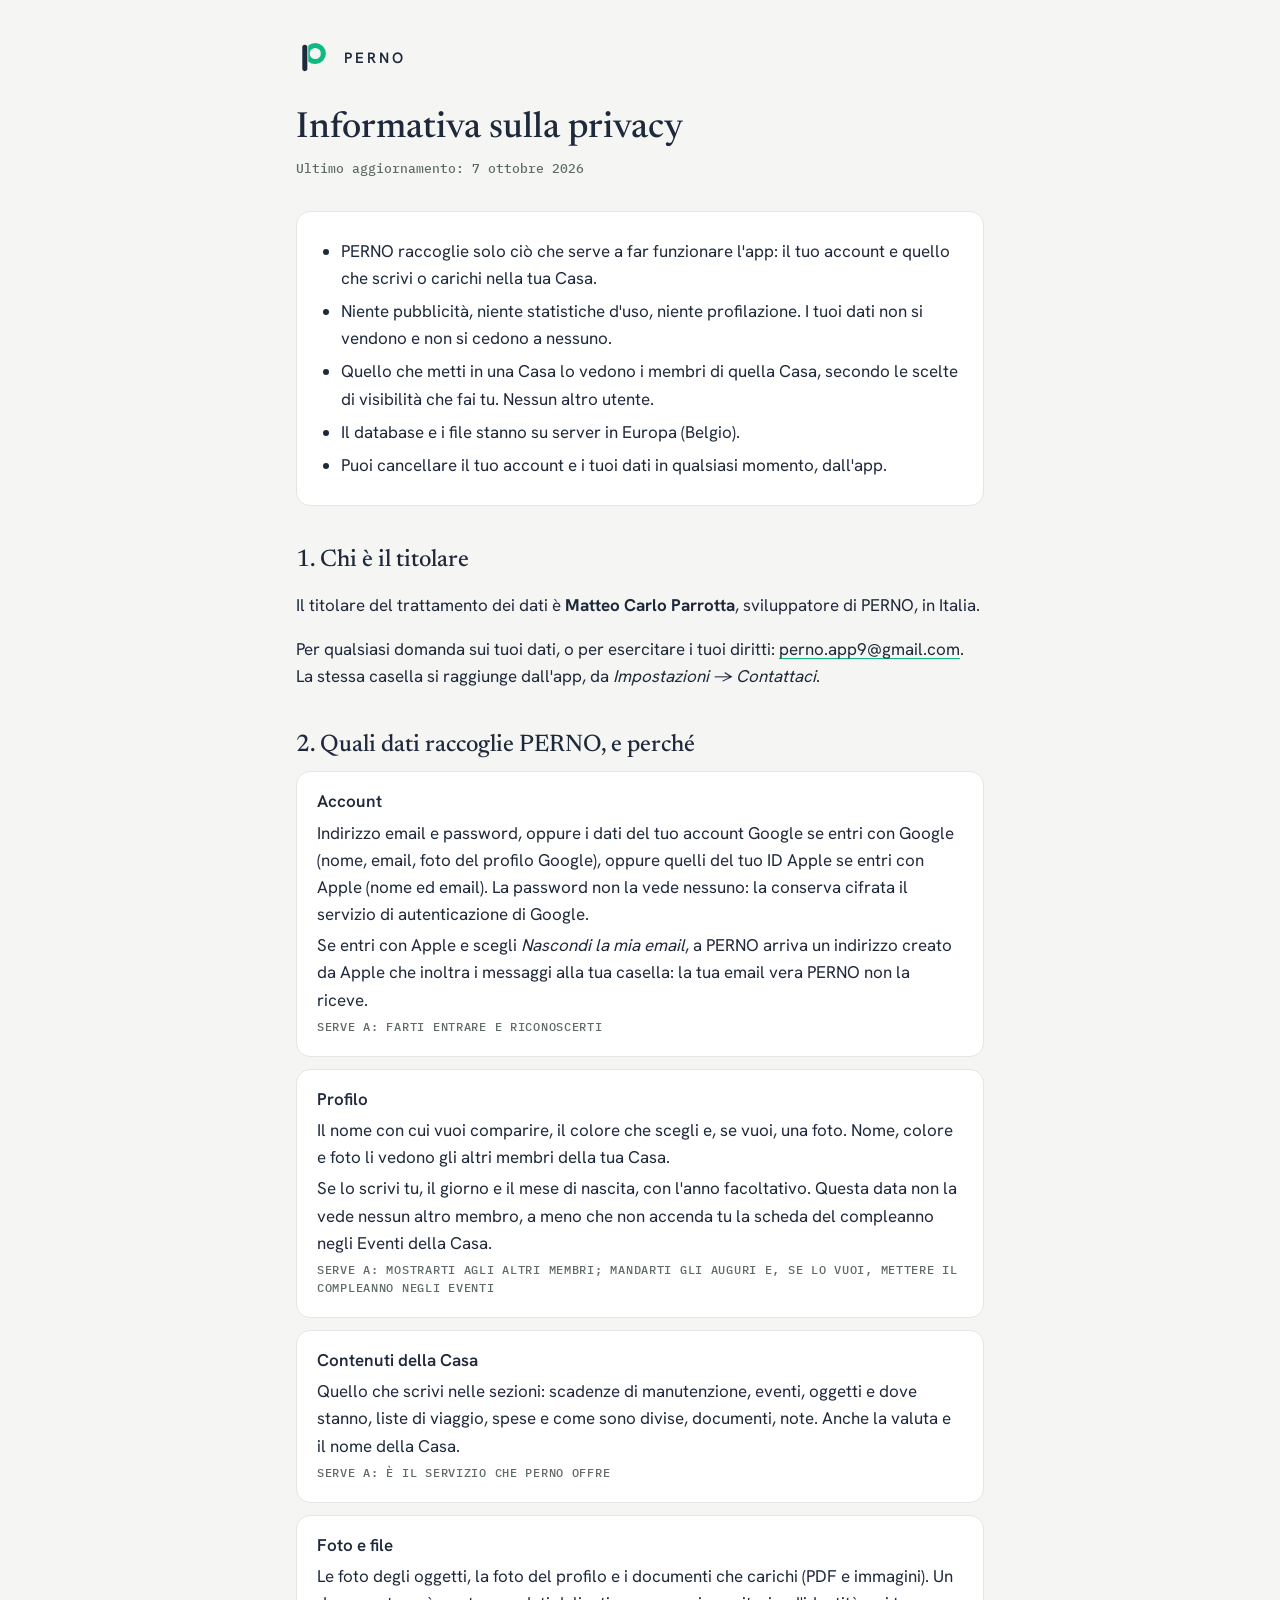
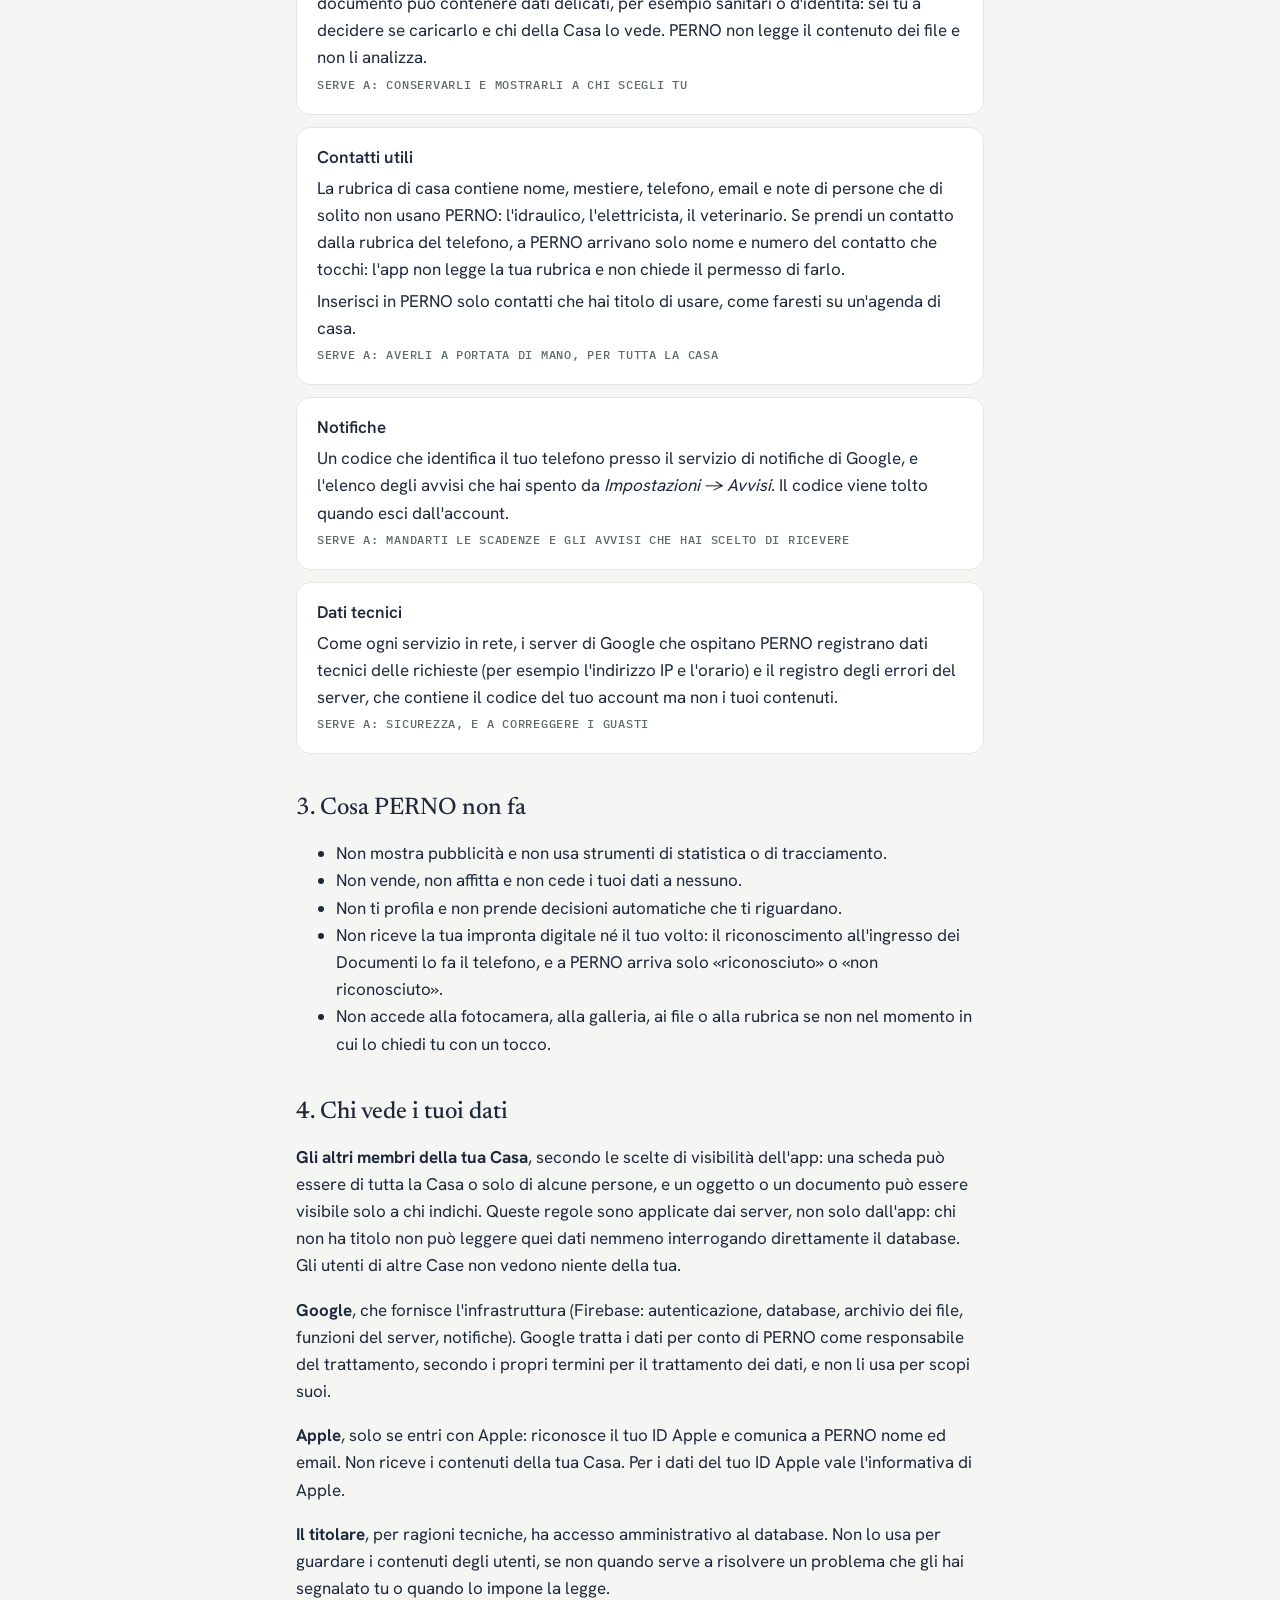
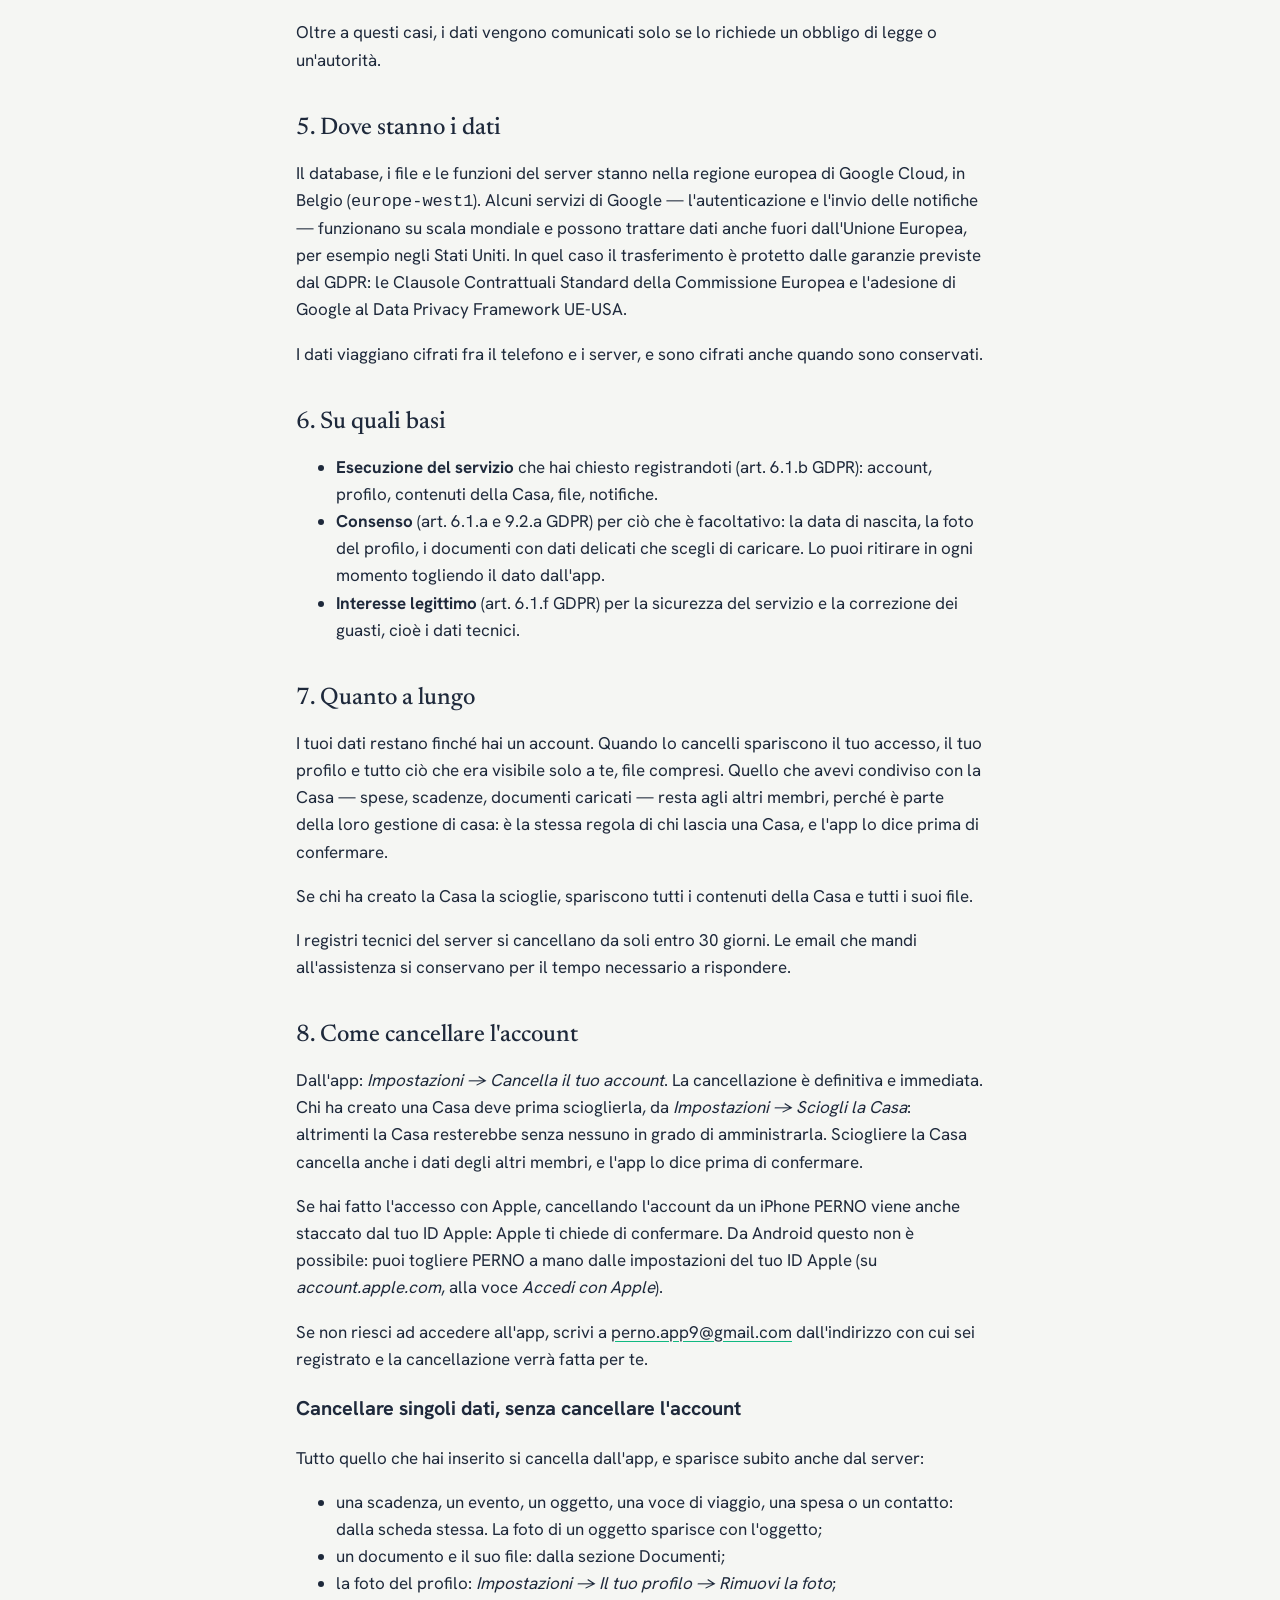
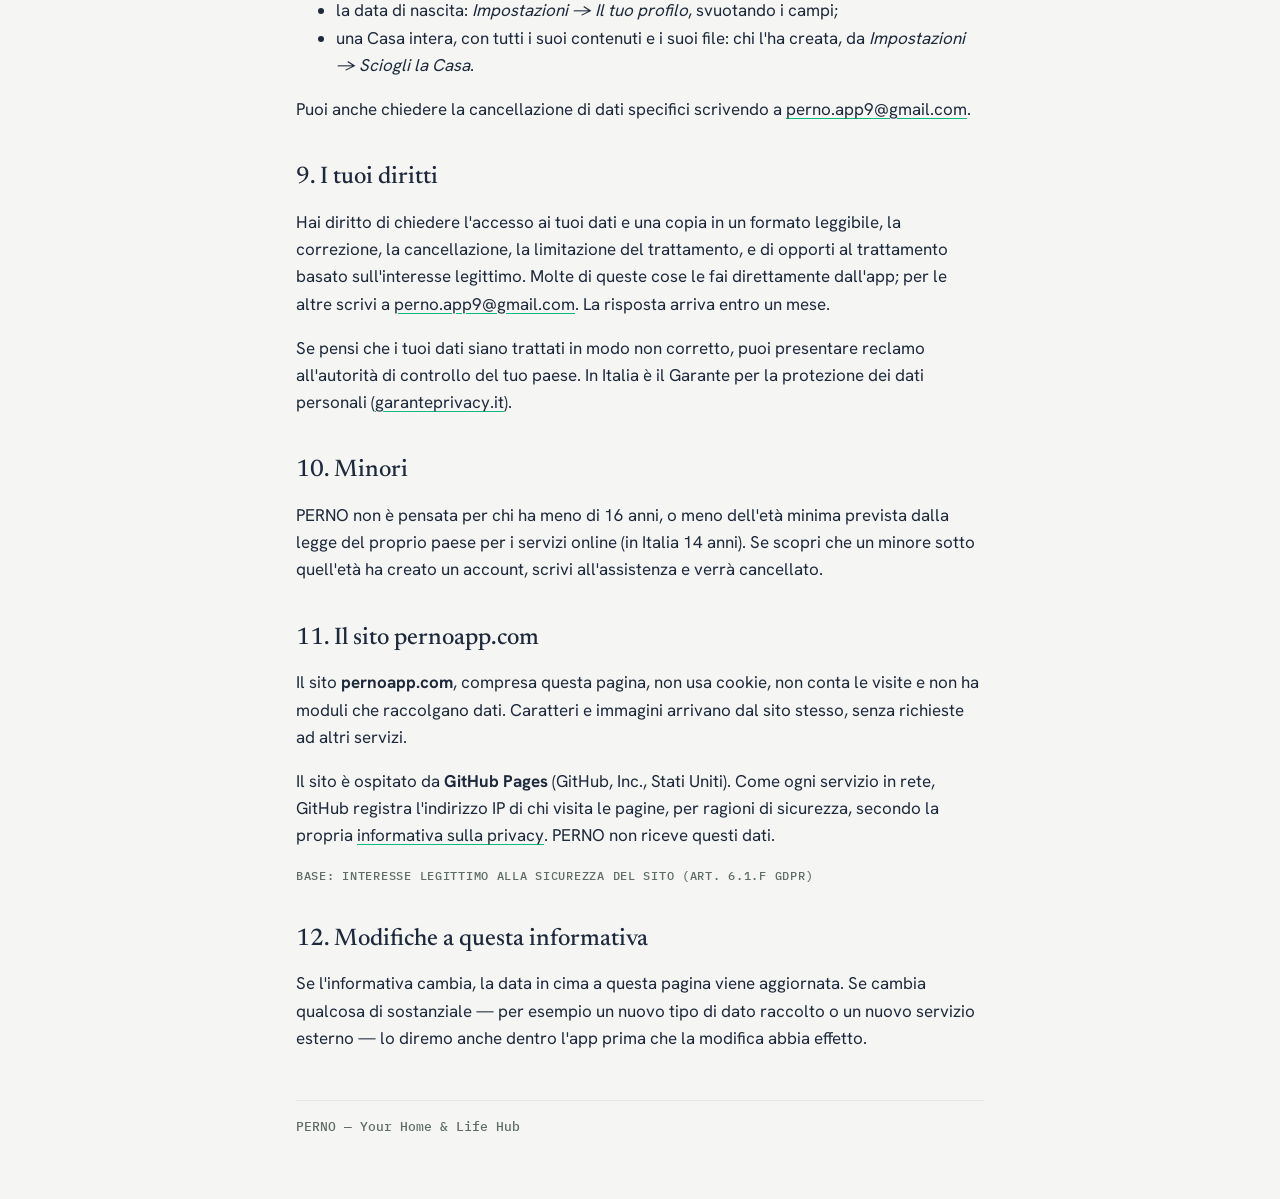
==== commit ced40762: "Accedi con Apple, su Android e su iPhone (regola 4.8 dell'App Store) Pulsante sotto quello di Google" ====
--- a/privacy/index.html
+++ b/privacy/index.html
@@ -75,7 +75,7 @@
 </header>
 
 <h1>Informativa sulla privacy</h1>
-<p class="meta">Ultimo aggiornamento: 3 ottobre 2026</p>
+<p class="meta">Ultimo aggiornamento: 7 ottobre 2026</p>
 
 <div class="breve">
   <ul>
@@ -95,7 +95,8 @@
 
 <div class="dato">
   <h3>Account</h3>
-  <p>Indirizzo email e password, oppure i dati del tuo account Google se entri con Google (nome, email, foto del profilo Google). La password non la vede nessuno: la conserva cifrata il servizio di autenticazione di Google.</p>
+  <p>Indirizzo email e password, oppure i dati del tuo account Google se entri con Google (nome, email, foto del profilo Google), oppure quelli del tuo ID Apple se entri con Apple (nome ed email). La password non la vede nessuno: la conserva cifrata il servizio di autenticazione di Google.</p>
+  <p>Se entri con Apple e scegli <em>Nascondi la mia email</em>, a PERNO arriva un indirizzo creato da Apple che inoltra i messaggi alla tua casella: la tua email vera PERNO non la riceve.</p>
   <p class="etichetta">Serve a: farti entrare e riconoscerti</p>
 </div>
 
@@ -149,6 +150,7 @@
 <h2>4. Chi vede i tuoi dati</h2>
 <p><strong>Gli altri membri della tua Casa</strong>, secondo le scelte di visibilità dell'app: una scheda può essere di tutta la Casa o solo di alcune persone, e un oggetto o un documento può essere visibile solo a chi indichi. Queste regole sono applicate dai server, non solo dall'app: chi non ha titolo non può leggere quei dati nemmeno interrogando direttamente il database. Gli utenti di altre Case non vedono niente della tua.</p>
 <p><strong>Google</strong>, che fornisce l'infrastruttura (Firebase: autenticazione, database, archivio dei file, funzioni del server, notifiche). Google tratta i dati per conto di PERNO come responsabile del trattamento, secondo i propri termini per il trattamento dei dati, e non li usa per scopi suoi.</p>
+<p><strong>Apple</strong>, solo se entri con Apple: riconosce il tuo ID Apple e comunica a PERNO nome ed email. Non riceve i contenuti della tua Casa. Per i dati del tuo ID Apple vale l'informativa di Apple.</p>
 <p><strong>Il titolare</strong>, per ragioni tecniche, ha accesso amministrativo al database. Non lo usa per guardare i contenuti degli utenti, se non quando serve a risolvere un problema che gli hai segnalato tu o quando lo impone la legge.</p>
 <p>Oltre a questi casi, i dati vengono comunicati solo se lo richiede un obbligo di legge o un'autorità.</p>
 
@@ -170,6 +172,7 @@
 
 <h2 id="cancellare-account">8. Come cancellare l'account</h2>
 <p>Dall'app: <em>Impostazioni → Cancella il tuo account</em>. La cancellazione è definitiva e immediata. Chi ha creato una Casa deve prima scioglierla, da <em>Impostazioni → Sciogli la Casa</em>: altrimenti la Casa resterebbe senza nessuno in grado di amministrarla. Sciogliere la Casa cancella anche i dati degli altri membri, e l'app lo dice prima di confermare.</p>
+<p>Se hai fatto l'accesso con Apple, cancellando l'account da un iPhone PERNO viene anche staccato dal tuo ID Apple: Apple ti chiede di confermare. Da Android questo non è possibile: puoi togliere PERNO a mano dalle impostazioni del tuo ID Apple (su <em>account.apple.com</em>, alla voce <em>Accedi con Apple</em>).</p>
 <p>Se non riesci ad accedere all'app, scrivi a <a href="mailto:perno.app9@gmail.com">perno.app9@gmail.com</a> dall'indirizzo con cui sei registrato e la cancellazione verrà fatta per te.</p>
 
 <h3 id="cancellare-dati">Cancellare singoli dati, senza cancellare l'account</h3>
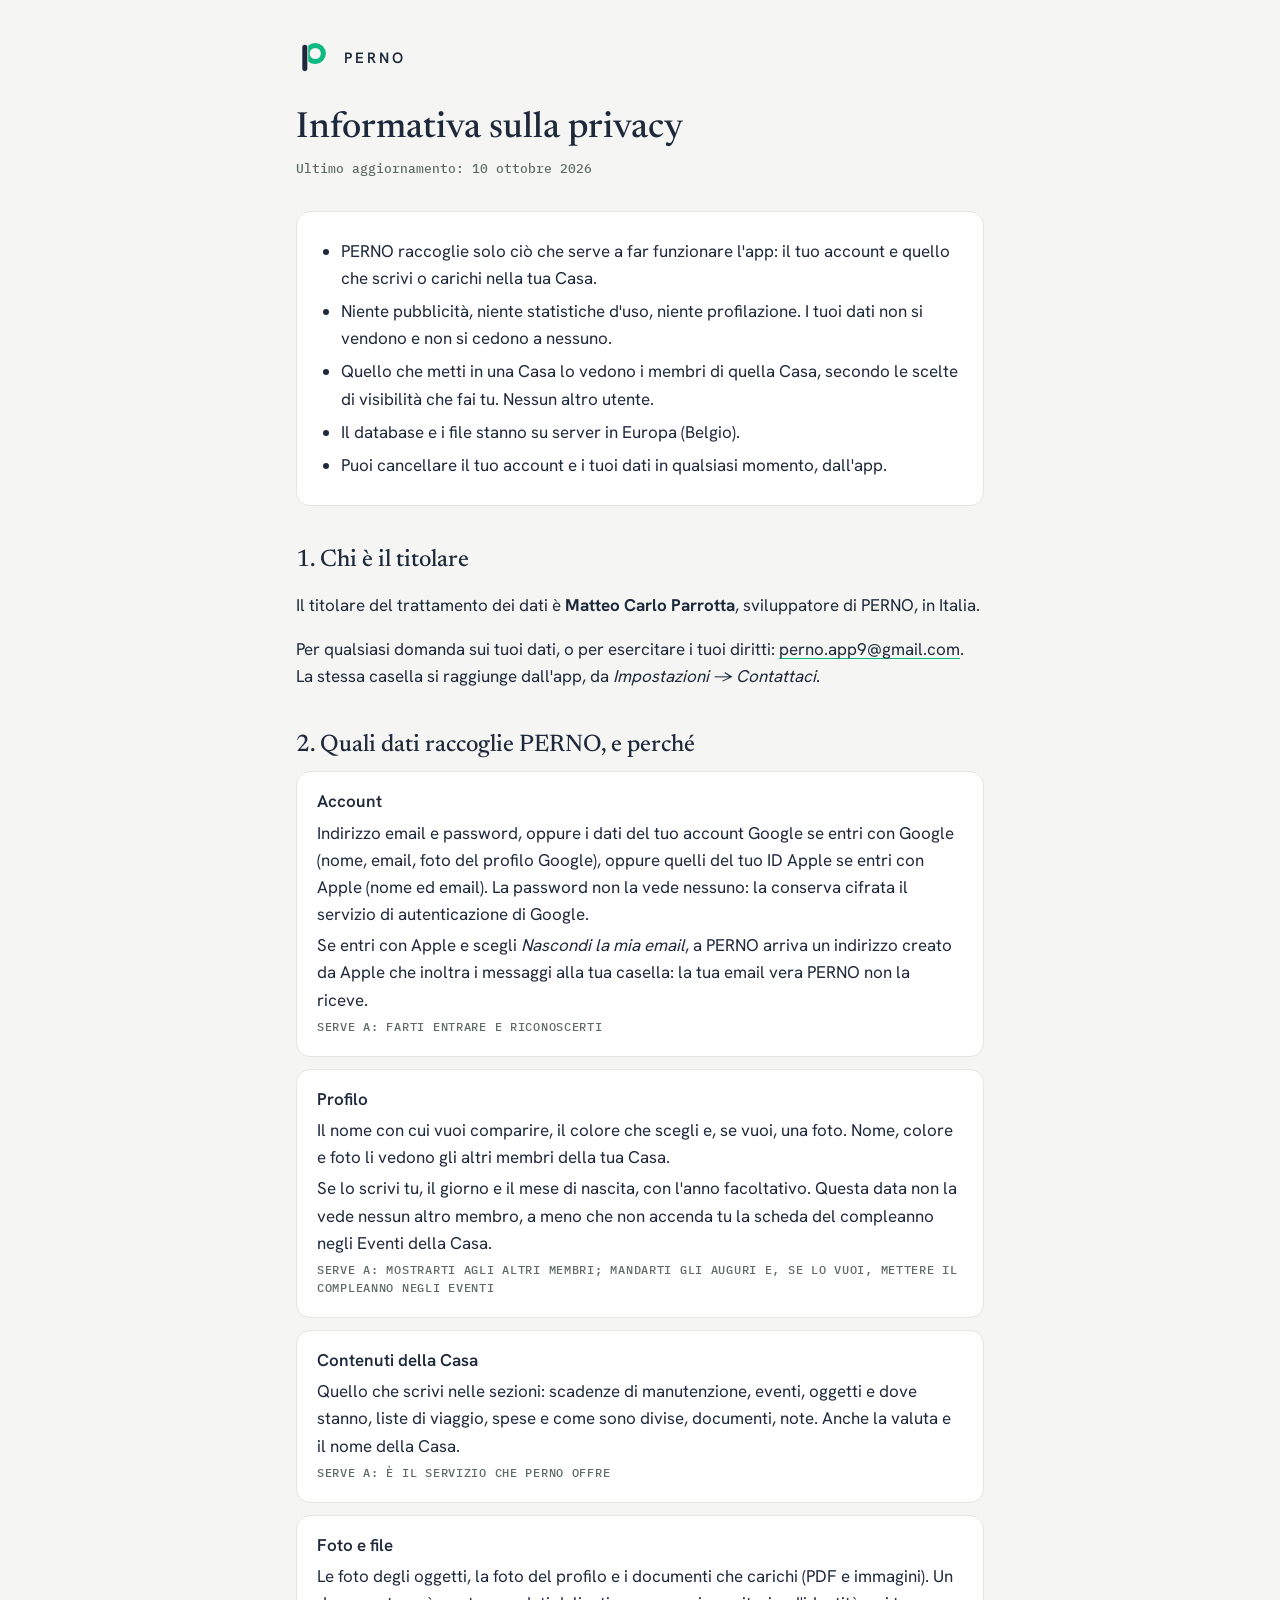
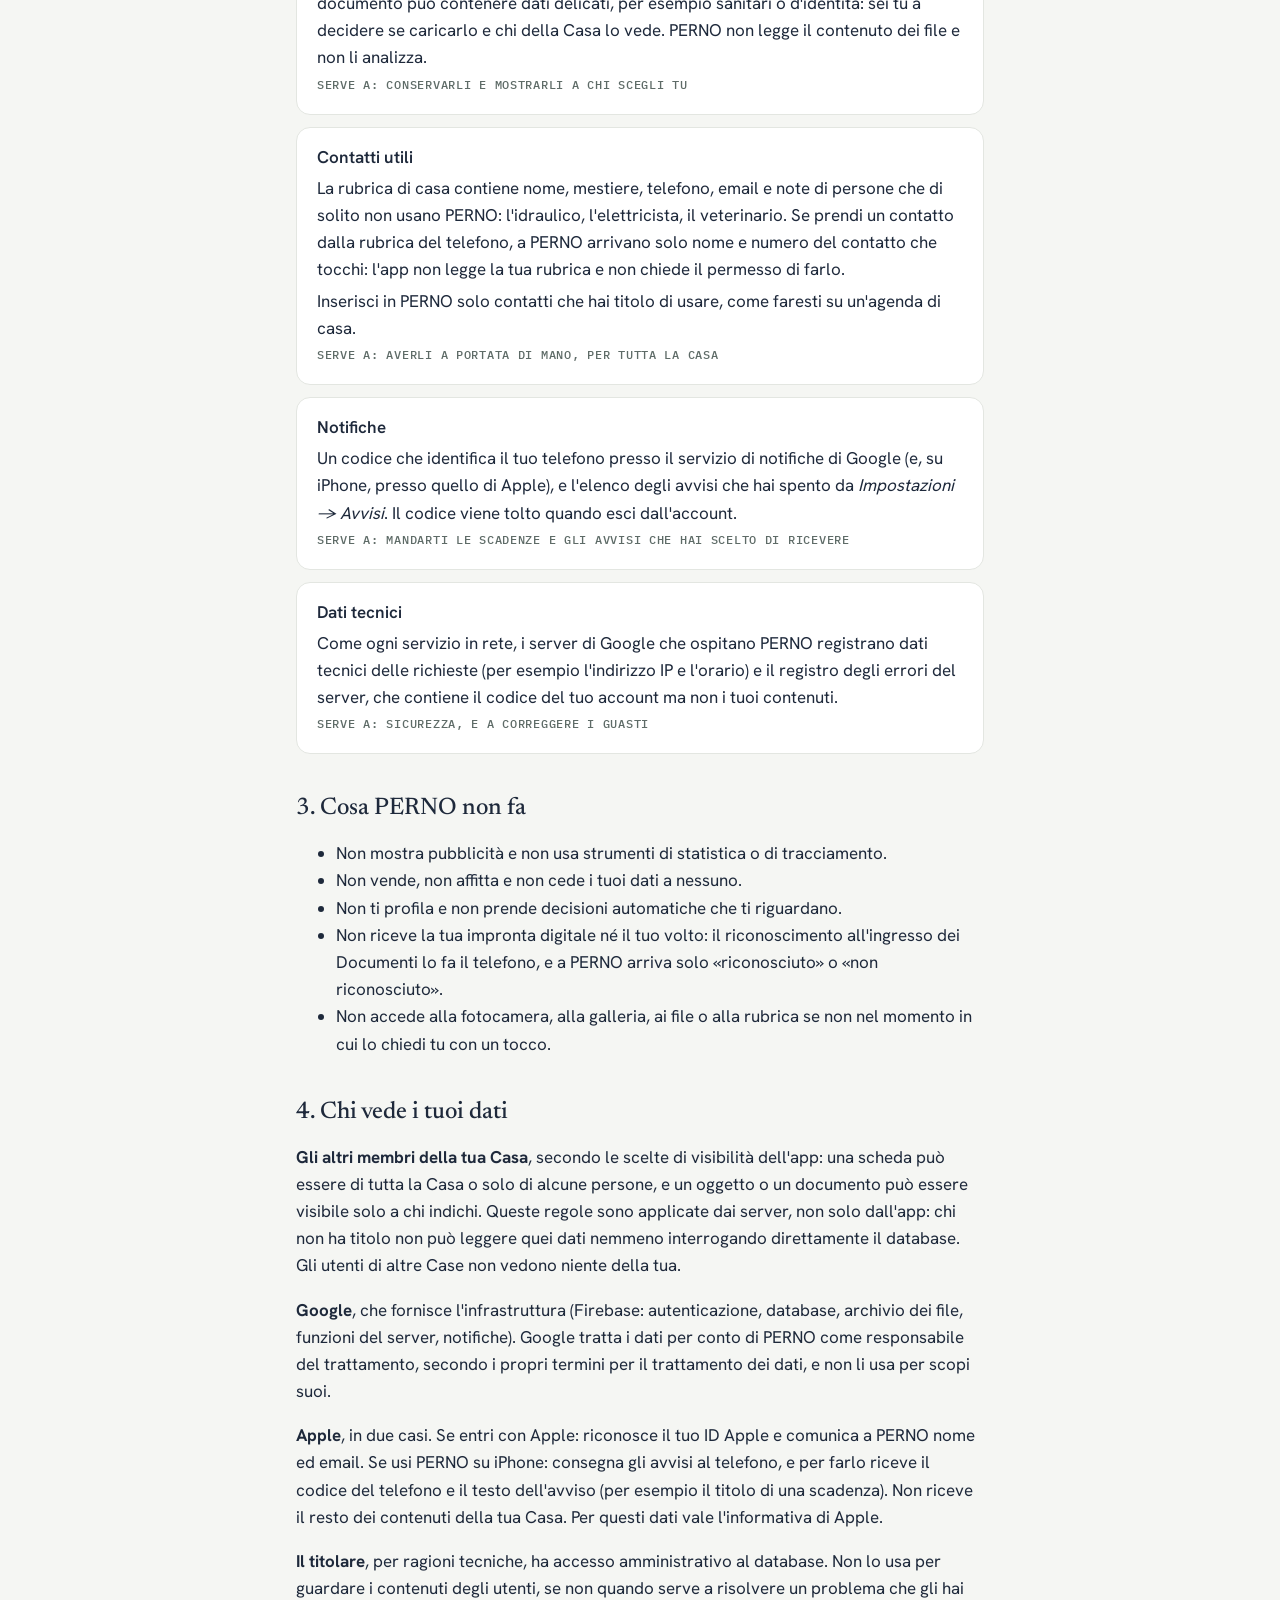
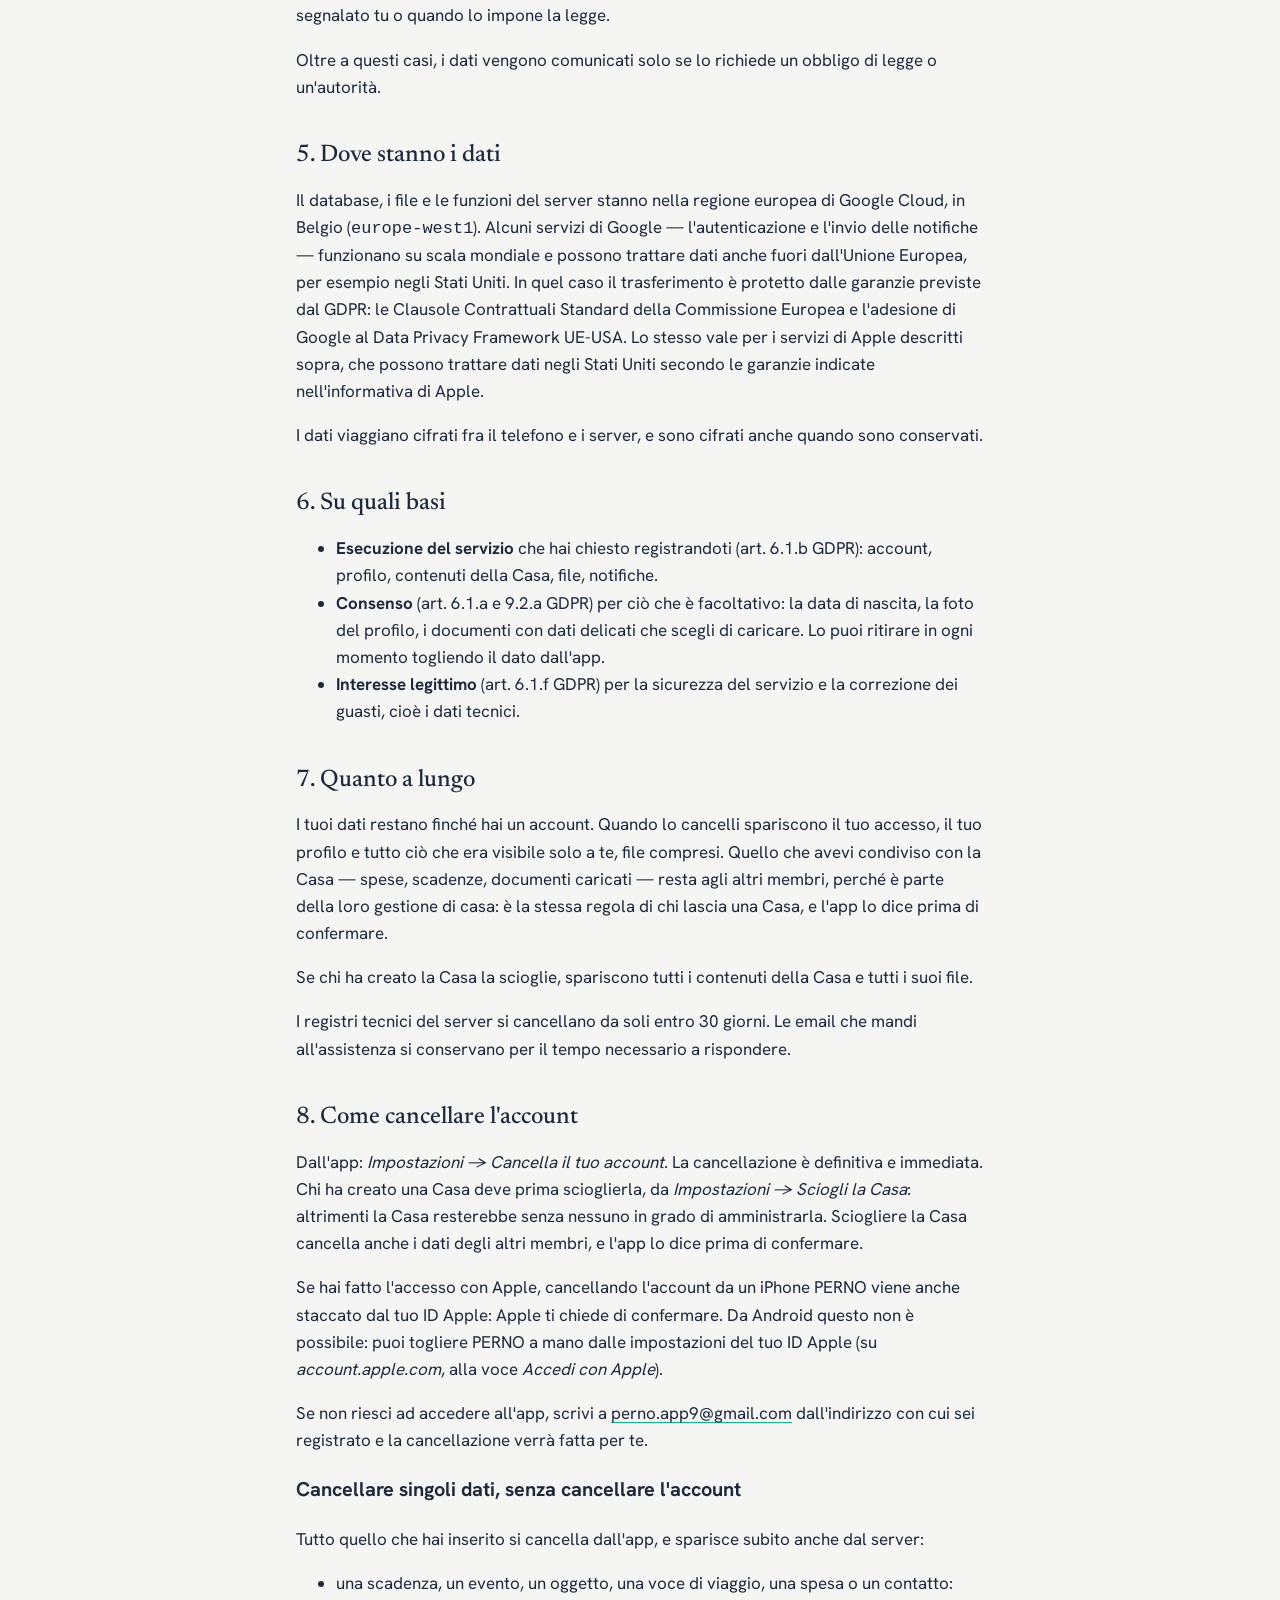
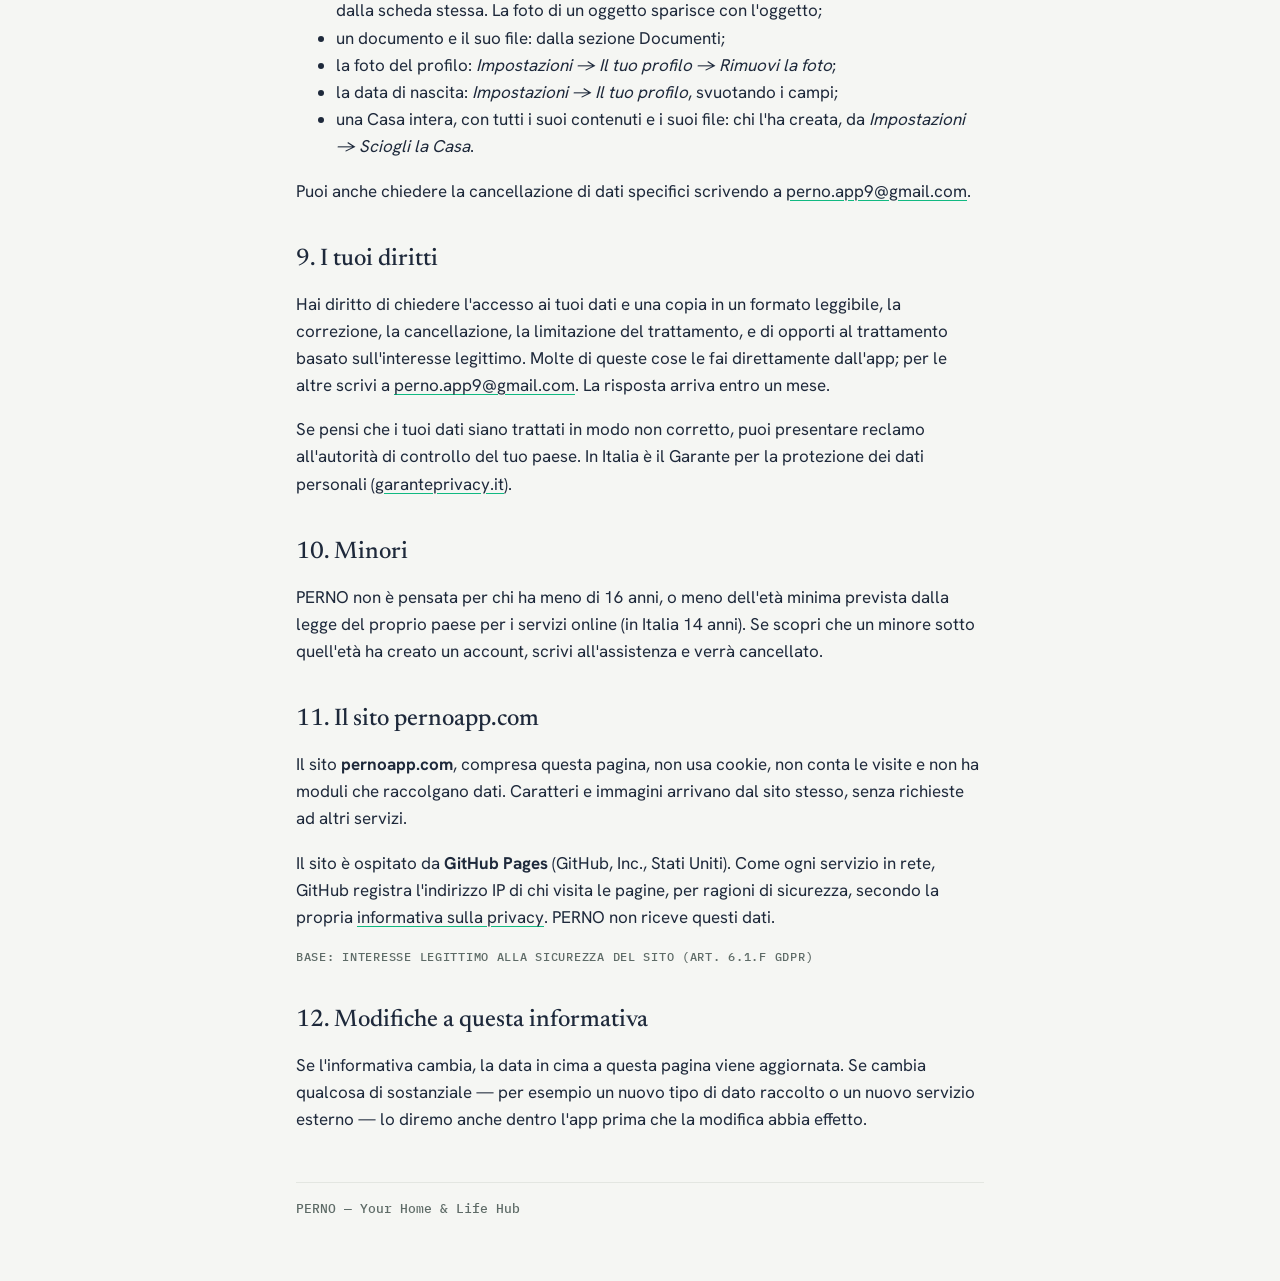
==== commit f71e4213: "Sito: pagina Assistenza; privacy e Termini dicono che su iPhone gli avvisi li consegna Apple Co-Auth" ====
--- a/privacy/index.html
+++ b/privacy/index.html
@@ -75,7 +75,7 @@
 </header>
 
 <h1>Informativa sulla privacy</h1>
-<p class="meta">Ultimo aggiornamento: 7 ottobre 2026</p>
+<p class="meta">Ultimo aggiornamento: 10 ottobre 2026</p>
 
 <div class="breve">
   <ul>
@@ -128,7 +128,7 @@
 
 <div class="dato">
   <h3>Notifiche</h3>
-  <p>Un codice che identifica il tuo telefono presso il servizio di notifiche di Google, e l'elenco degli avvisi che hai spento da <em>Impostazioni → Avvisi</em>. Il codice viene tolto quando esci dall'account.</p>
+  <p>Un codice che identifica il tuo telefono presso il servizio di notifiche di Google (e, su iPhone, presso quello di Apple), e l'elenco degli avvisi che hai spento da <em>Impostazioni → Avvisi</em>. Il codice viene tolto quando esci dall'account.</p>
   <p class="etichetta">Serve a: mandarti le scadenze e gli avvisi che hai scelto di ricevere</p>
 </div>
 
@@ -150,12 +150,12 @@
 <h2>4. Chi vede i tuoi dati</h2>
 <p><strong>Gli altri membri della tua Casa</strong>, secondo le scelte di visibilità dell'app: una scheda può essere di tutta la Casa o solo di alcune persone, e un oggetto o un documento può essere visibile solo a chi indichi. Queste regole sono applicate dai server, non solo dall'app: chi non ha titolo non può leggere quei dati nemmeno interrogando direttamente il database. Gli utenti di altre Case non vedono niente della tua.</p>
 <p><strong>Google</strong>, che fornisce l'infrastruttura (Firebase: autenticazione, database, archivio dei file, funzioni del server, notifiche). Google tratta i dati per conto di PERNO come responsabile del trattamento, secondo i propri termini per il trattamento dei dati, e non li usa per scopi suoi.</p>
-<p><strong>Apple</strong>, solo se entri con Apple: riconosce il tuo ID Apple e comunica a PERNO nome ed email. Non riceve i contenuti della tua Casa. Per i dati del tuo ID Apple vale l'informativa di Apple.</p>
+<p><strong>Apple</strong>, in due casi. Se entri con Apple: riconosce il tuo ID Apple e comunica a PERNO nome ed email. Se usi PERNO su iPhone: consegna gli avvisi al telefono, e per farlo riceve il codice del telefono e il testo dell'avviso (per esempio il titolo di una scadenza). Non riceve il resto dei contenuti della tua Casa. Per questi dati vale l'informativa di Apple.</p>
 <p><strong>Il titolare</strong>, per ragioni tecniche, ha accesso amministrativo al database. Non lo usa per guardare i contenuti degli utenti, se non quando serve a risolvere un problema che gli hai segnalato tu o quando lo impone la legge.</p>
 <p>Oltre a questi casi, i dati vengono comunicati solo se lo richiede un obbligo di legge o un'autorità.</p>
 
 <h2>5. Dove stanno i dati</h2>
-<p>Il database, i file e le funzioni del server stanno nella regione europea di Google Cloud, in Belgio (<code>europe-west1</code>). Alcuni servizi di Google — l'autenticazione e l'invio delle notifiche — funzionano su scala mondiale e possono trattare dati anche fuori dall'Unione Europea, per esempio negli Stati Uniti. In quel caso il trasferimento è protetto dalle garanzie previste dal GDPR: le Clausole Contrattuali Standard della Commissione Europea e l'adesione di Google al Data Privacy Framework UE-USA.</p>
+<p>Il database, i file e le funzioni del server stanno nella regione europea di Google Cloud, in Belgio (<code>europe-west1</code>). Alcuni servizi di Google — l'autenticazione e l'invio delle notifiche — funzionano su scala mondiale e possono trattare dati anche fuori dall'Unione Europea, per esempio negli Stati Uniti. In quel caso il trasferimento è protetto dalle garanzie previste dal GDPR: le Clausole Contrattuali Standard della Commissione Europea e l'adesione di Google al Data Privacy Framework UE-USA. Lo stesso vale per i servizi di Apple descritti sopra, che possono trattare dati negli Stati Uniti secondo le garanzie indicate nell'informativa di Apple.</p>
 <p>I dati viaggiano cifrati fra il telefono e i server, e sono cifrati anche quando sono conservati.</p>
 
 <h2>6. Su quali basi</h2>
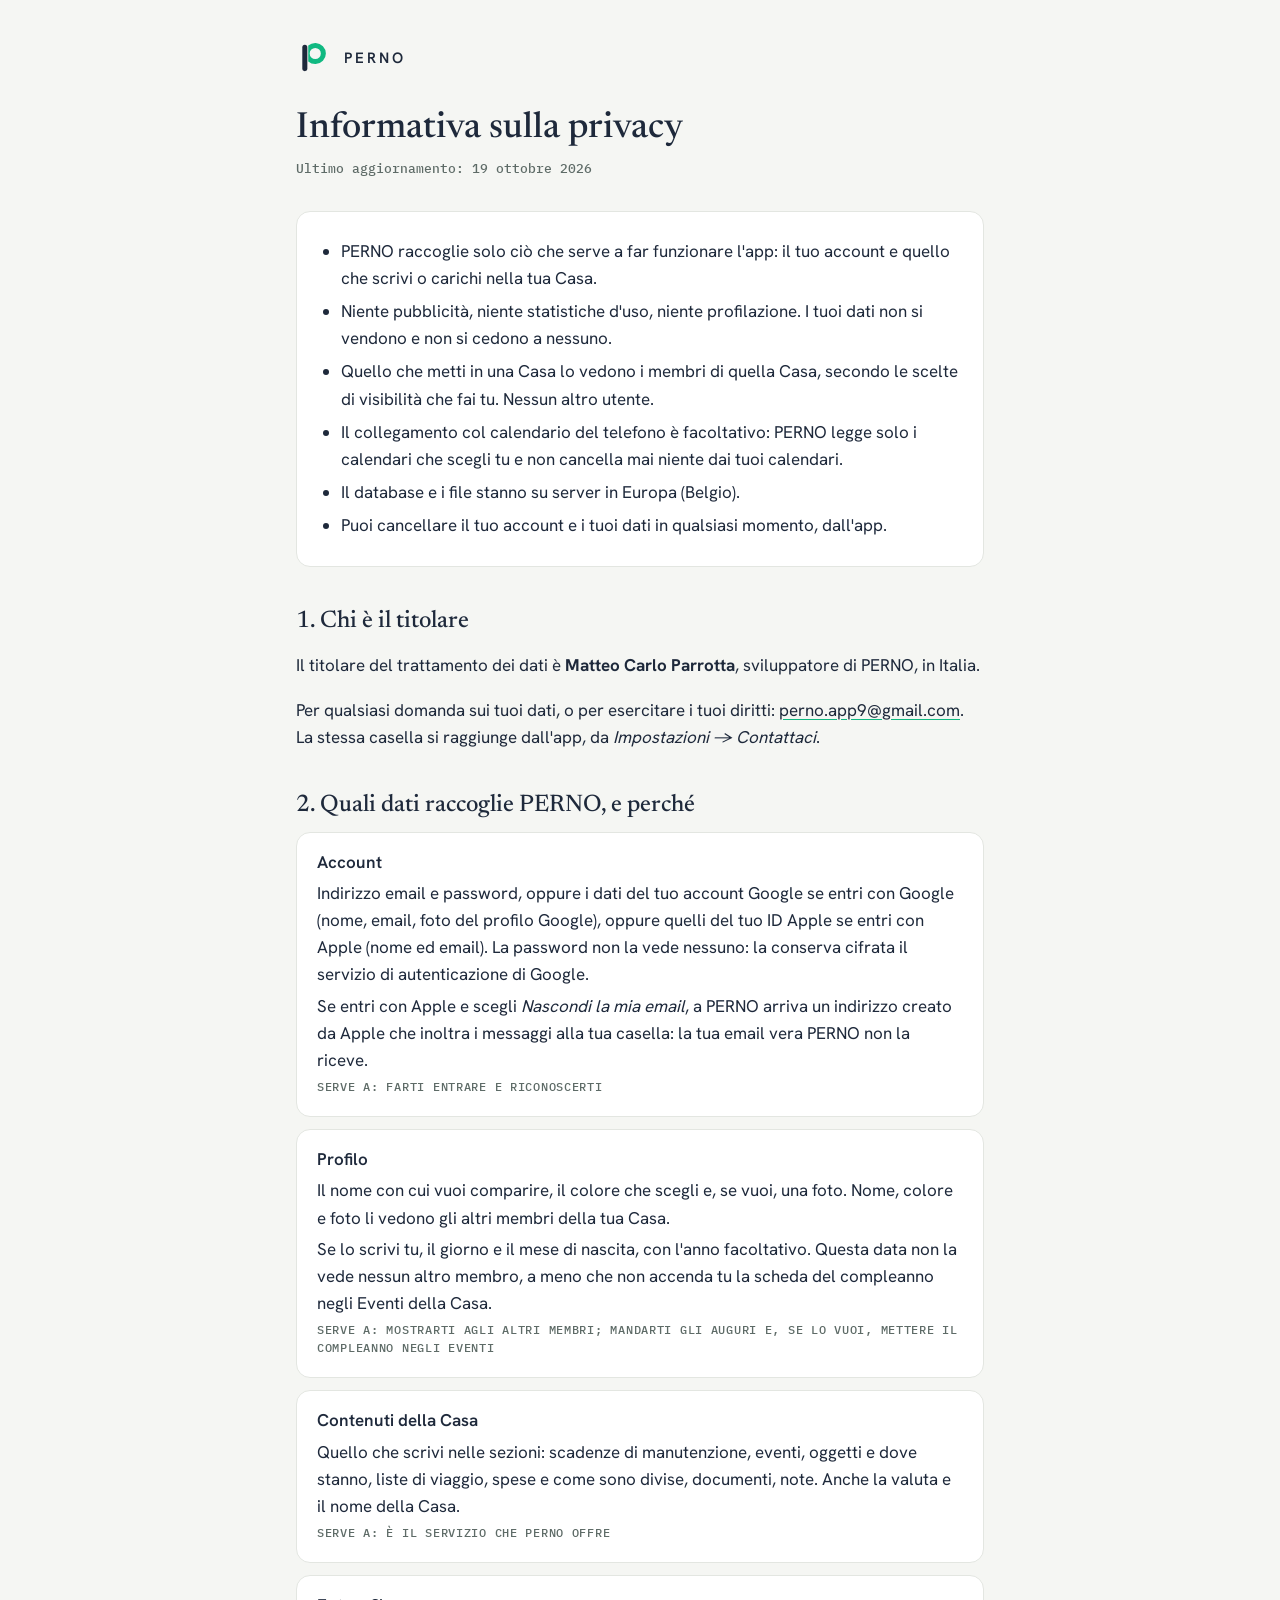
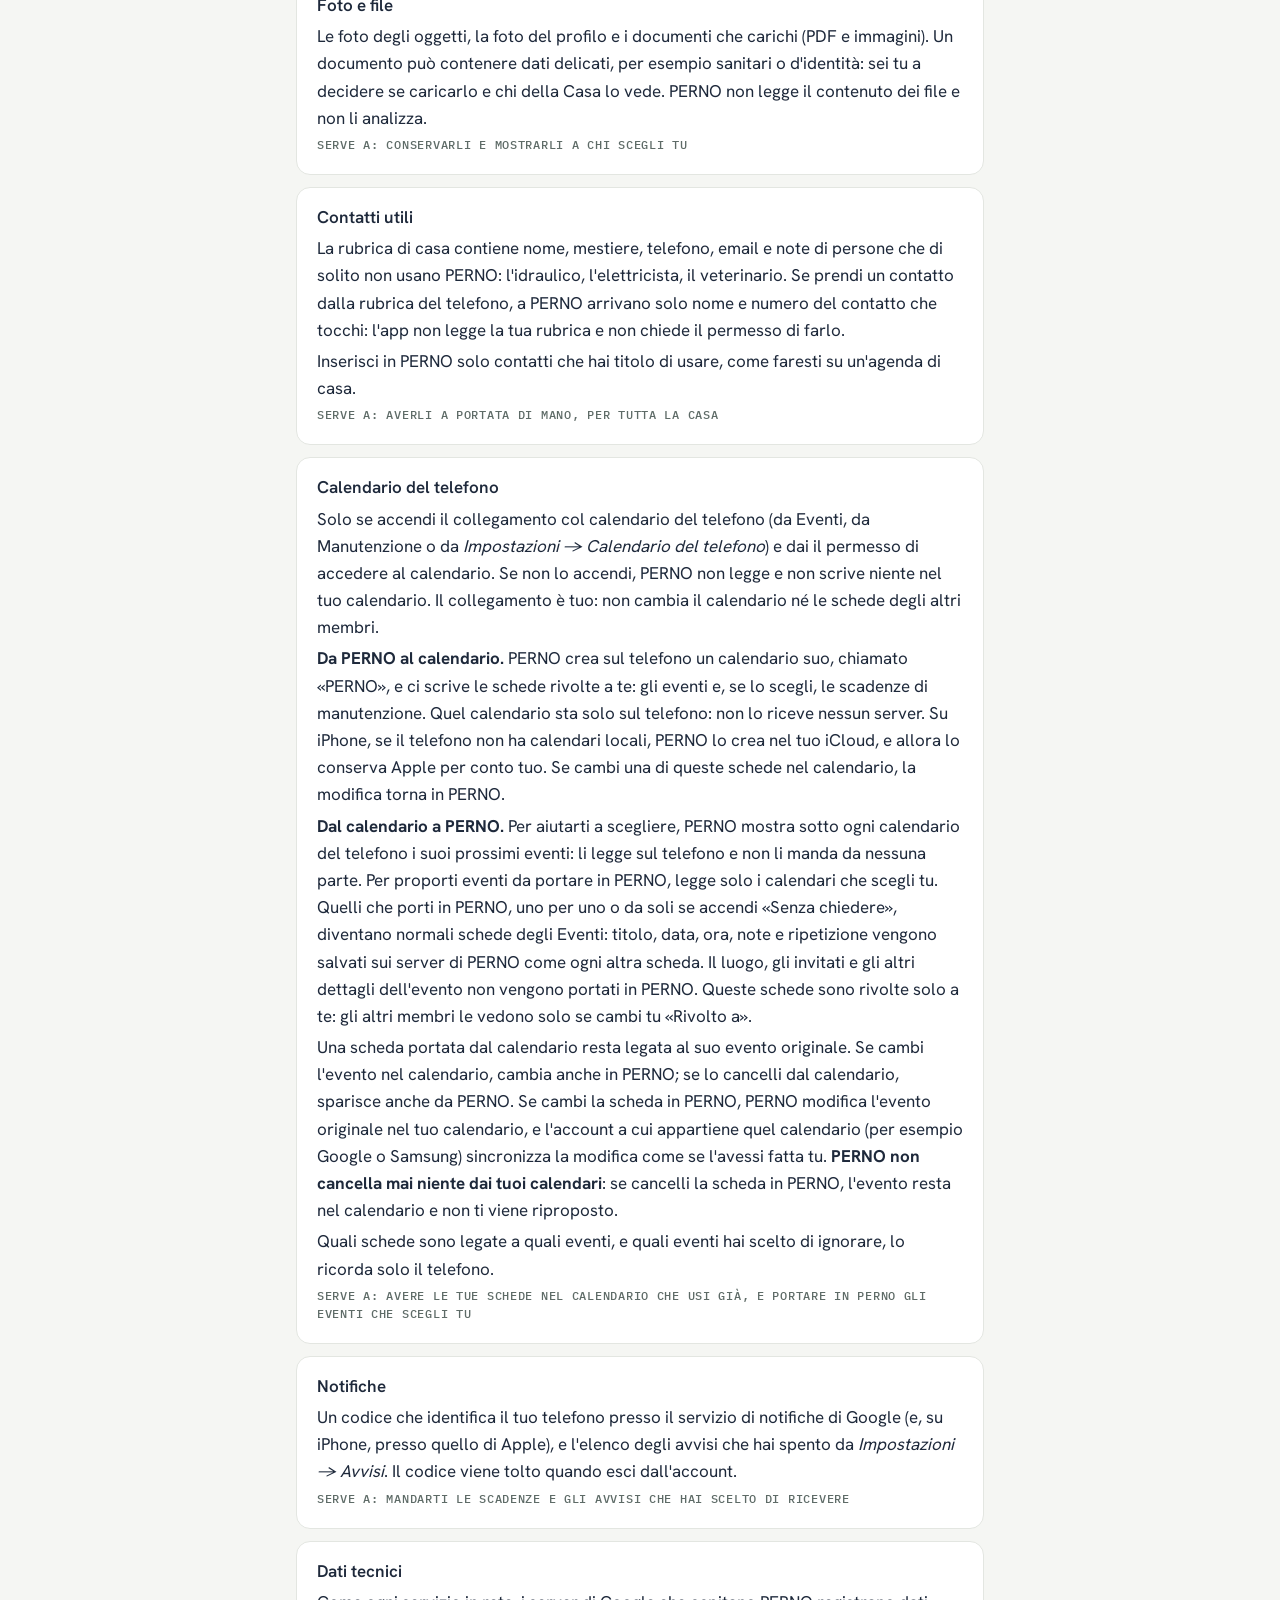
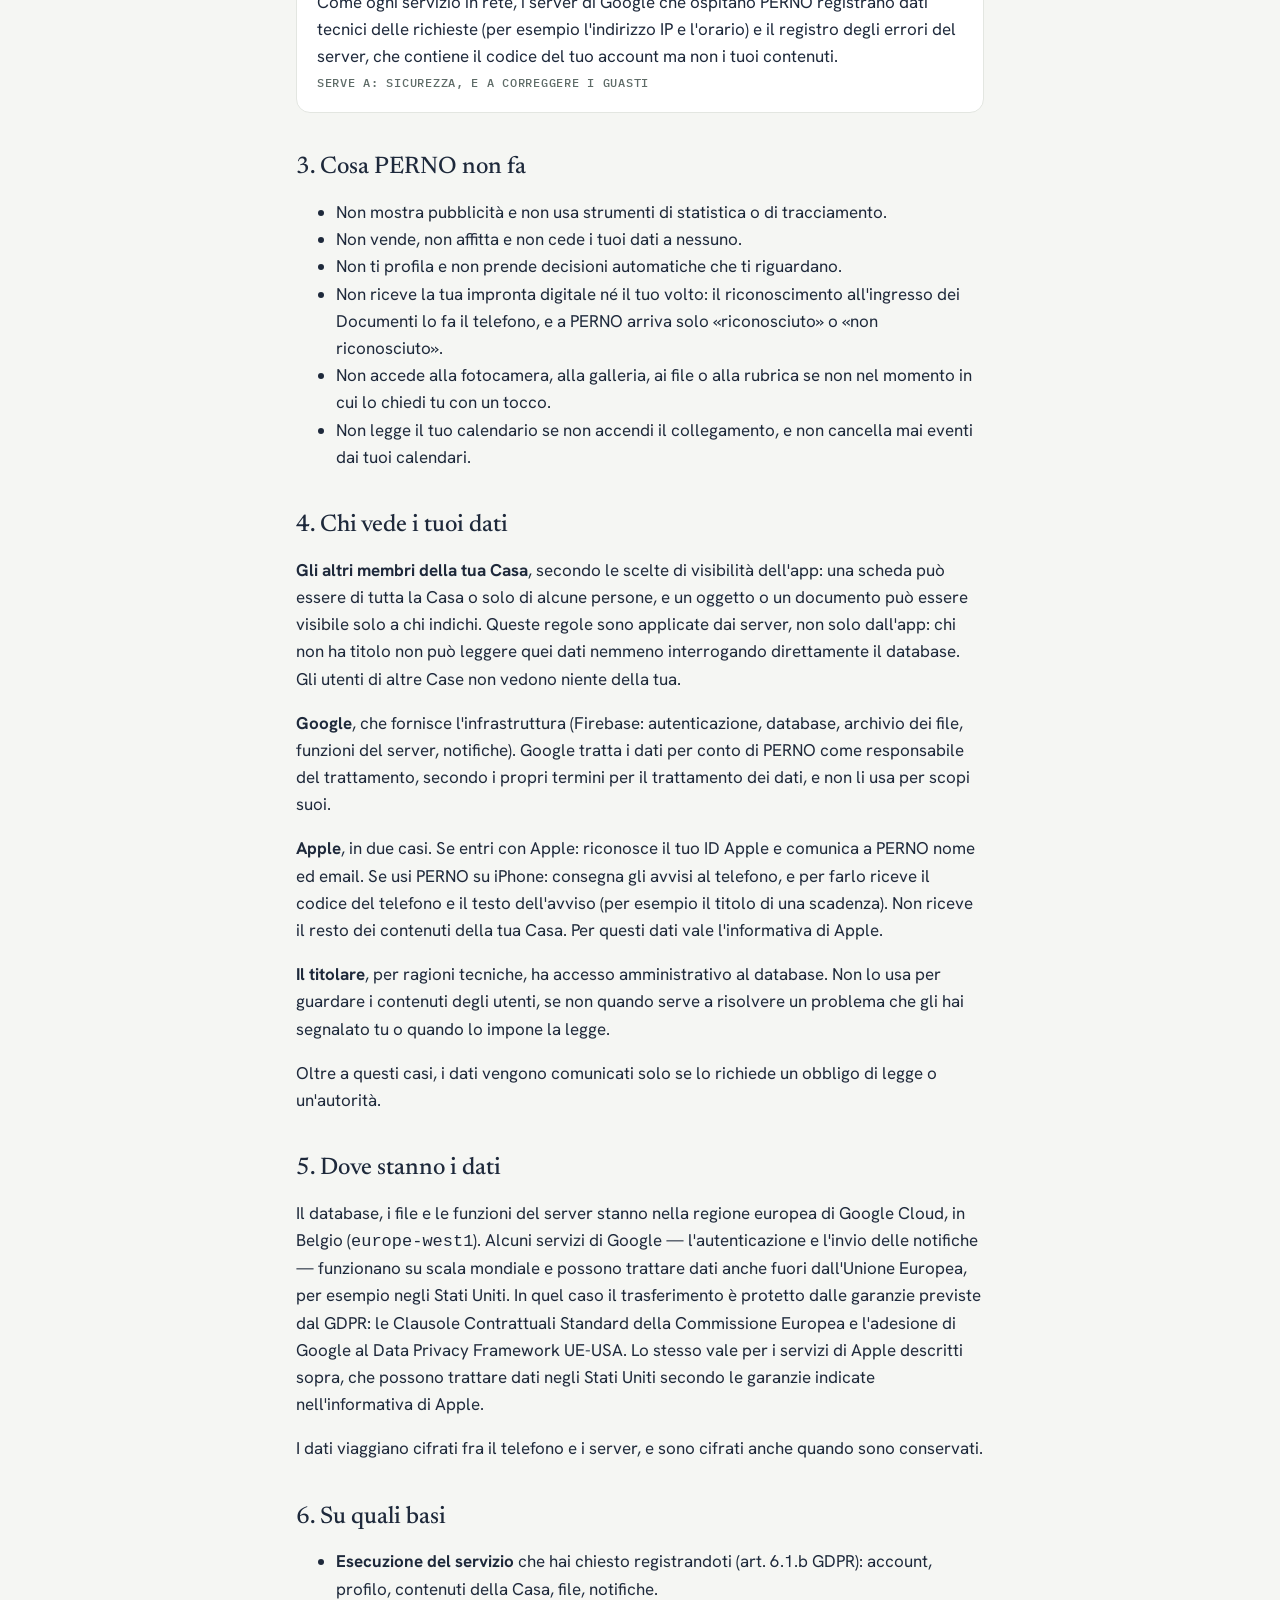
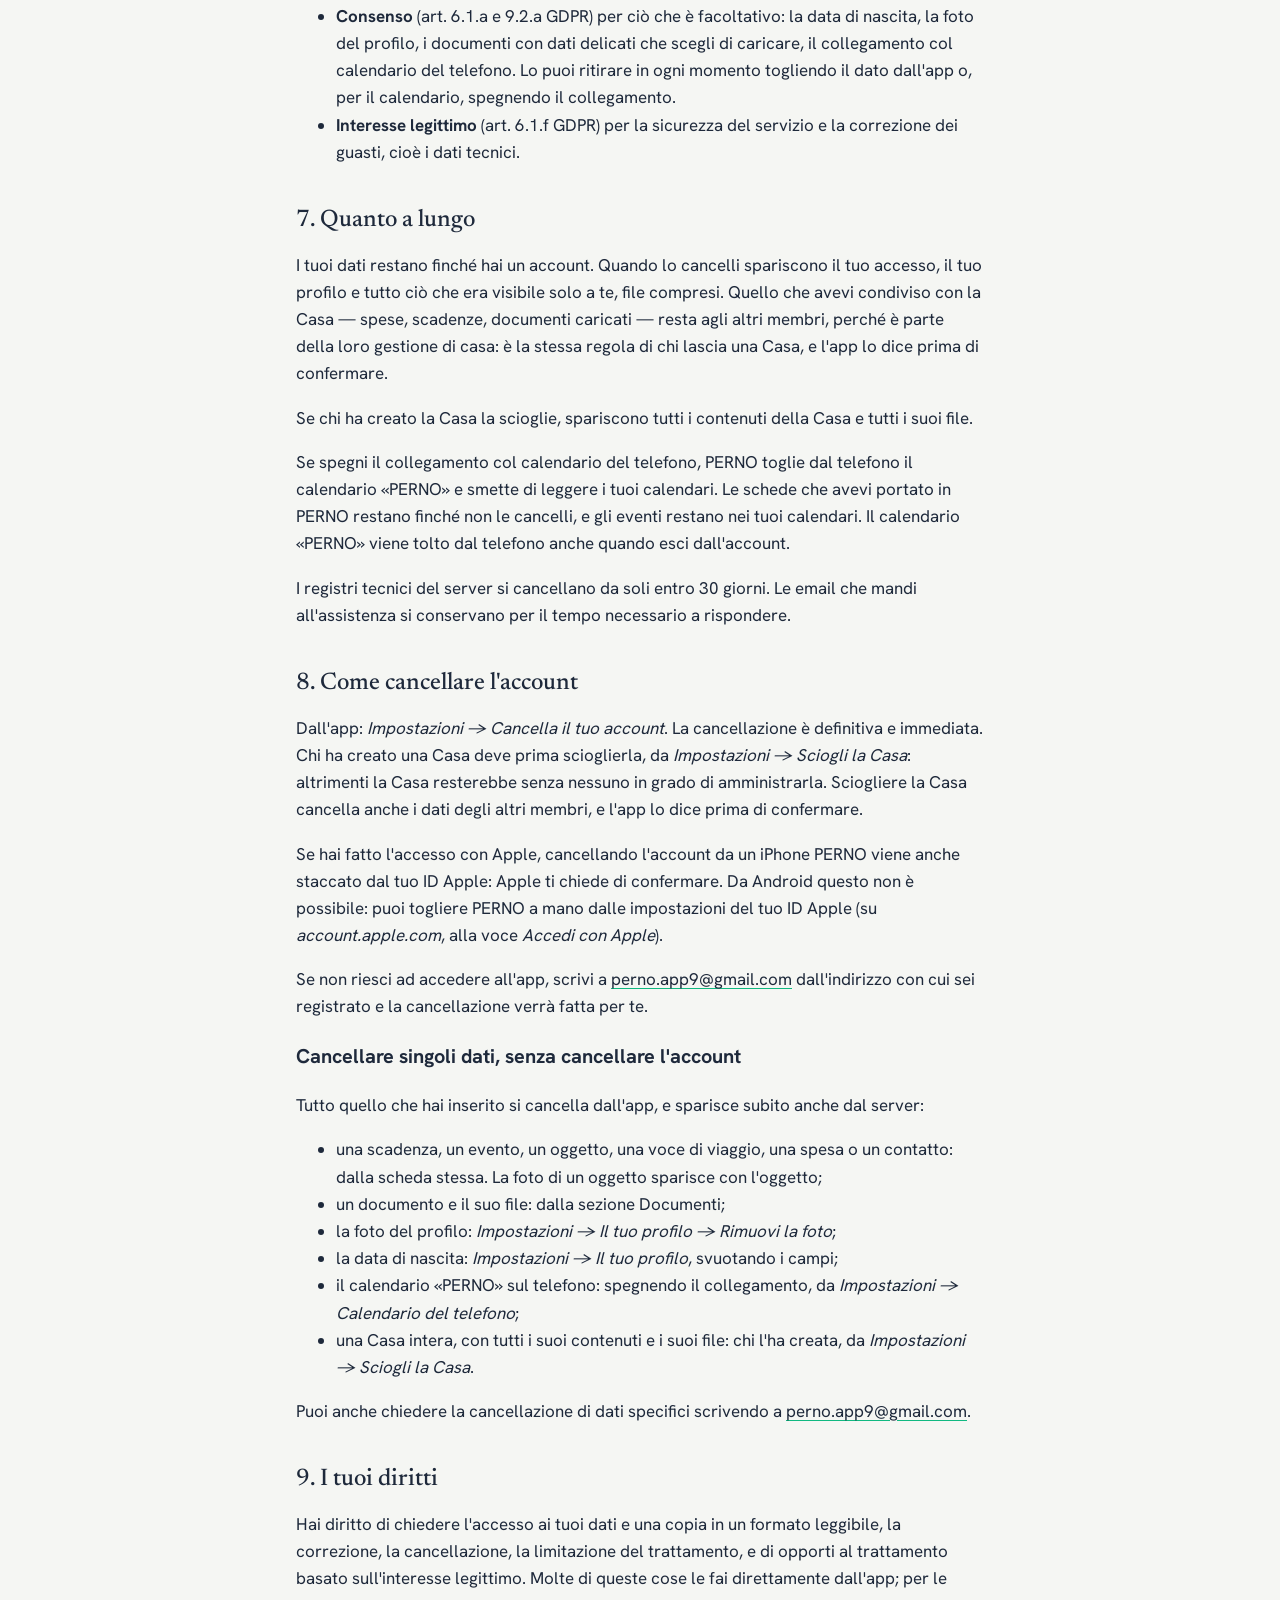
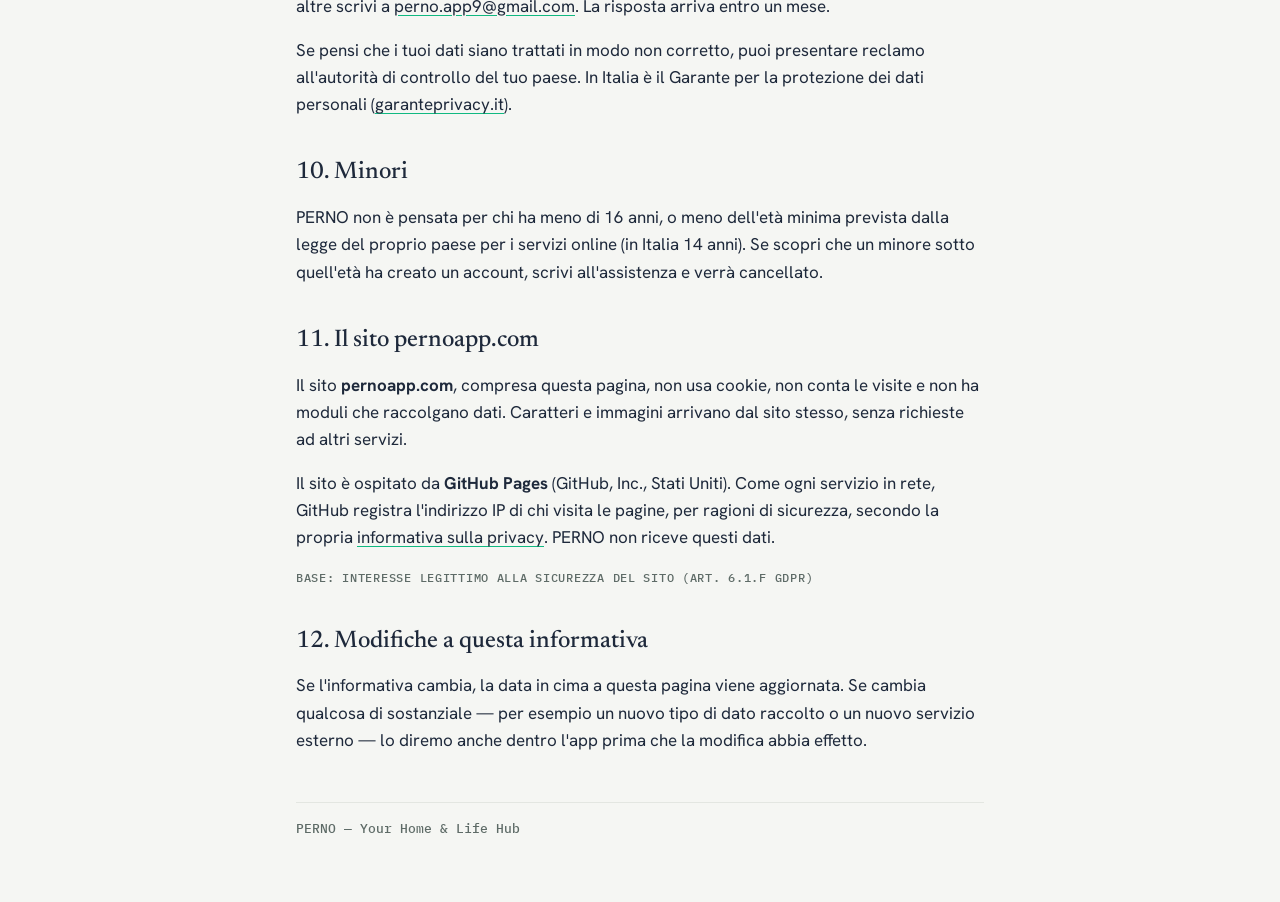
==== commit 87d6a7f9: "Calendario: privacy policy e dichiarazioni sui dati di Play e App Store (PRD v10.86, §3.8.5) Privacy" ====
--- a/privacy/index.html
+++ b/privacy/index.html
@@ -75,13 +75,14 @@
 </header>
 
 <h1>Informativa sulla privacy</h1>
-<p class="meta">Ultimo aggiornamento: 10 ottobre 2026</p>
+<p class="meta">Ultimo aggiornamento: 19 ottobre 2026</p>
 
 <div class="breve">
   <ul>
     <li>PERNO raccoglie solo ciò che serve a far funzionare l'app: il tuo account e quello che scrivi o carichi nella tua Casa.</li>
     <li>Niente pubblicità, niente statistiche d'uso, niente profilazione. I tuoi dati non si vendono e non si cedono a nessuno.</li>
     <li>Quello che metti in una Casa lo vedono i membri di quella Casa, secondo le scelte di visibilità che fai tu. Nessun altro utente.</li>
+    <li>Il collegamento col calendario del telefono è facoltativo: PERNO legge solo i calendari che scegli tu e non cancella mai niente dai tuoi calendari.</li>
     <li>Il database e i file stanno su server in Europa (Belgio).</li>
     <li>Puoi cancellare il tuo account e i tuoi dati in qualsiasi momento, dall'app.</li>
   </ul>
@@ -124,6 +125,16 @@
   <p>La rubrica di casa contiene nome, mestiere, telefono, email e note di persone che di solito non usano PERNO: l'idraulico, l'elettricista, il veterinario. Se prendi un contatto dalla rubrica del telefono, a PERNO arrivano solo nome e numero del contatto che tocchi: l'app non legge la tua rubrica e non chiede il permesso di farlo.</p>
   <p>Inserisci in PERNO solo contatti che hai titolo di usare, come faresti su un'agenda di casa.</p>
   <p class="etichetta">Serve a: averli a portata di mano, per tutta la Casa</p>
+</div>
+
+<div class="dato">
+  <h3>Calendario del telefono</h3>
+  <p>Solo se accendi il collegamento col calendario del telefono (da Eventi, da Manutenzione o da <em>Impostazioni → Calendario del telefono</em>) e dai il permesso di accedere al calendario. Se non lo accendi, PERNO non legge e non scrive niente nel tuo calendario. Il collegamento è tuo: non cambia il calendario né le schede degli altri membri.</p>
+  <p><strong>Da PERNO al calendario.</strong> PERNO crea sul telefono un calendario suo, chiamato «PERNO», e ci scrive le schede rivolte a te: gli eventi e, se lo scegli, le scadenze di manutenzione. Quel calendario sta solo sul telefono: non lo riceve nessun server. Su iPhone, se il telefono non ha calendari locali, PERNO lo crea nel tuo iCloud, e allora lo conserva Apple per conto tuo. Se cambi una di queste schede nel calendario, la modifica torna in PERNO.</p>
+  <p><strong>Dal calendario a PERNO.</strong> Per aiutarti a scegliere, PERNO mostra sotto ogni calendario del telefono i suoi prossimi eventi: li legge sul telefono e non li manda da nessuna parte. Per proporti eventi da portare in PERNO, legge solo i calendari che scegli tu. Quelli che porti in PERNO, uno per uno o da soli se accendi «Senza chiedere», diventano normali schede degli Eventi: titolo, data, ora, note e ripetizione vengono salvati sui server di PERNO come ogni altra scheda. Il luogo, gli invitati e gli altri dettagli dell'evento non vengono portati in PERNO. Queste schede sono rivolte solo a te: gli altri membri le vedono solo se cambi tu «Rivolto a».</p>
+  <p>Una scheda portata dal calendario resta legata al suo evento originale. Se cambi l'evento nel calendario, cambia anche in PERNO; se lo cancelli dal calendario, sparisce anche da PERNO. Se cambi la scheda in PERNO, PERNO modifica l'evento originale nel tuo calendario, e l'account a cui appartiene quel calendario (per esempio Google o Samsung) sincronizza la modifica come se l'avessi fatta tu. <strong>PERNO non cancella mai niente dai tuoi calendari</strong>: se cancelli la scheda in PERNO, l'evento resta nel calendario e non ti viene riproposto.</p>
+  <p>Quali schede sono legate a quali eventi, e quali eventi hai scelto di ignorare, lo ricorda solo il telefono.</p>
+  <p class="etichetta">Serve a: avere le tue schede nel calendario che usi già, e portare in PERNO gli eventi che scegli tu</p>
 </div>
 
 <div class="dato">
@@ -145,6 +156,7 @@
   <li>Non ti profila e non prende decisioni automatiche che ti riguardano.</li>
   <li>Non riceve la tua impronta digitale né il tuo volto: il riconoscimento all'ingresso dei Documenti lo fa il telefono, e a PERNO arriva solo «riconosciuto» o «non riconosciuto».</li>
   <li>Non accede alla fotocamera, alla galleria, ai file o alla rubrica se non nel momento in cui lo chiedi tu con un tocco.</li>
+  <li>Non legge il tuo calendario se non accendi il collegamento, e non cancella mai eventi dai tuoi calendari.</li>
 </ul>
 
 <h2>4. Chi vede i tuoi dati</h2>
@@ -161,13 +173,14 @@
 <h2>6. Su quali basi</h2>
 <ul>
   <li><strong>Esecuzione del servizio</strong> che hai chiesto registrandoti (art. 6.1.b GDPR): account, profilo, contenuti della Casa, file, notifiche.</li>
-  <li><strong>Consenso</strong> (art. 6.1.a e 9.2.a GDPR) per ciò che è facoltativo: la data di nascita, la foto del profilo, i documenti con dati delicati che scegli di caricare. Lo puoi ritirare in ogni momento togliendo il dato dall'app.</li>
+  <li><strong>Consenso</strong> (art. 6.1.a e 9.2.a GDPR) per ciò che è facoltativo: la data di nascita, la foto del profilo, i documenti con dati delicati che scegli di caricare, il collegamento col calendario del telefono. Lo puoi ritirare in ogni momento togliendo il dato dall'app o, per il calendario, spegnendo il collegamento.</li>
   <li><strong>Interesse legittimo</strong> (art. 6.1.f GDPR) per la sicurezza del servizio e la correzione dei guasti, cioè i dati tecnici.</li>
 </ul>
 
 <h2>7. Quanto a lungo</h2>
 <p>I tuoi dati restano finché hai un account. Quando lo cancelli spariscono il tuo accesso, il tuo profilo e tutto ciò che era visibile solo a te, file compresi. Quello che avevi condiviso con la Casa — spese, scadenze, documenti caricati — resta agli altri membri, perché è parte della loro gestione di casa: è la stessa regola di chi lascia una Casa, e l'app lo dice prima di confermare.</p>
 <p>Se chi ha creato la Casa la scioglie, spariscono tutti i contenuti della Casa e tutti i suoi file.</p>
+<p>Se spegni il collegamento col calendario del telefono, PERNO toglie dal telefono il calendario «PERNO» e smette di leggere i tuoi calendari. Le schede che avevi portato in PERNO restano finché non le cancelli, e gli eventi restano nei tuoi calendari. Il calendario «PERNO» viene tolto dal telefono anche quando esci dall'account.</p>
 <p>I registri tecnici del server si cancellano da soli entro 30 giorni. Le email che mandi all'assistenza si conservano per il tempo necessario a rispondere.</p>
 
 <h2 id="cancellare-account">8. Come cancellare l'account</h2>
@@ -182,6 +195,7 @@
   <li>un documento e il suo file: dalla sezione Documenti;</li>
   <li>la foto del profilo: <em>Impostazioni → Il tuo profilo → Rimuovi la foto</em>;</li>
   <li>la data di nascita: <em>Impostazioni → Il tuo profilo</em>, svuotando i campi;</li>
+  <li>il calendario «PERNO» sul telefono: spegnendo il collegamento, da <em>Impostazioni → Calendario del telefono</em>;</li>
   <li>una Casa intera, con tutti i suoi contenuti e i suoi file: chi l'ha creata, da <em>Impostazioni → Sciogli la Casa</em>.</li>
 </ul>
 <p>Puoi anche chiedere la cancellazione di dati specifici scrivendo a <a href="mailto:perno.app9@gmail.com">perno.app9@gmail.com</a>.</p>
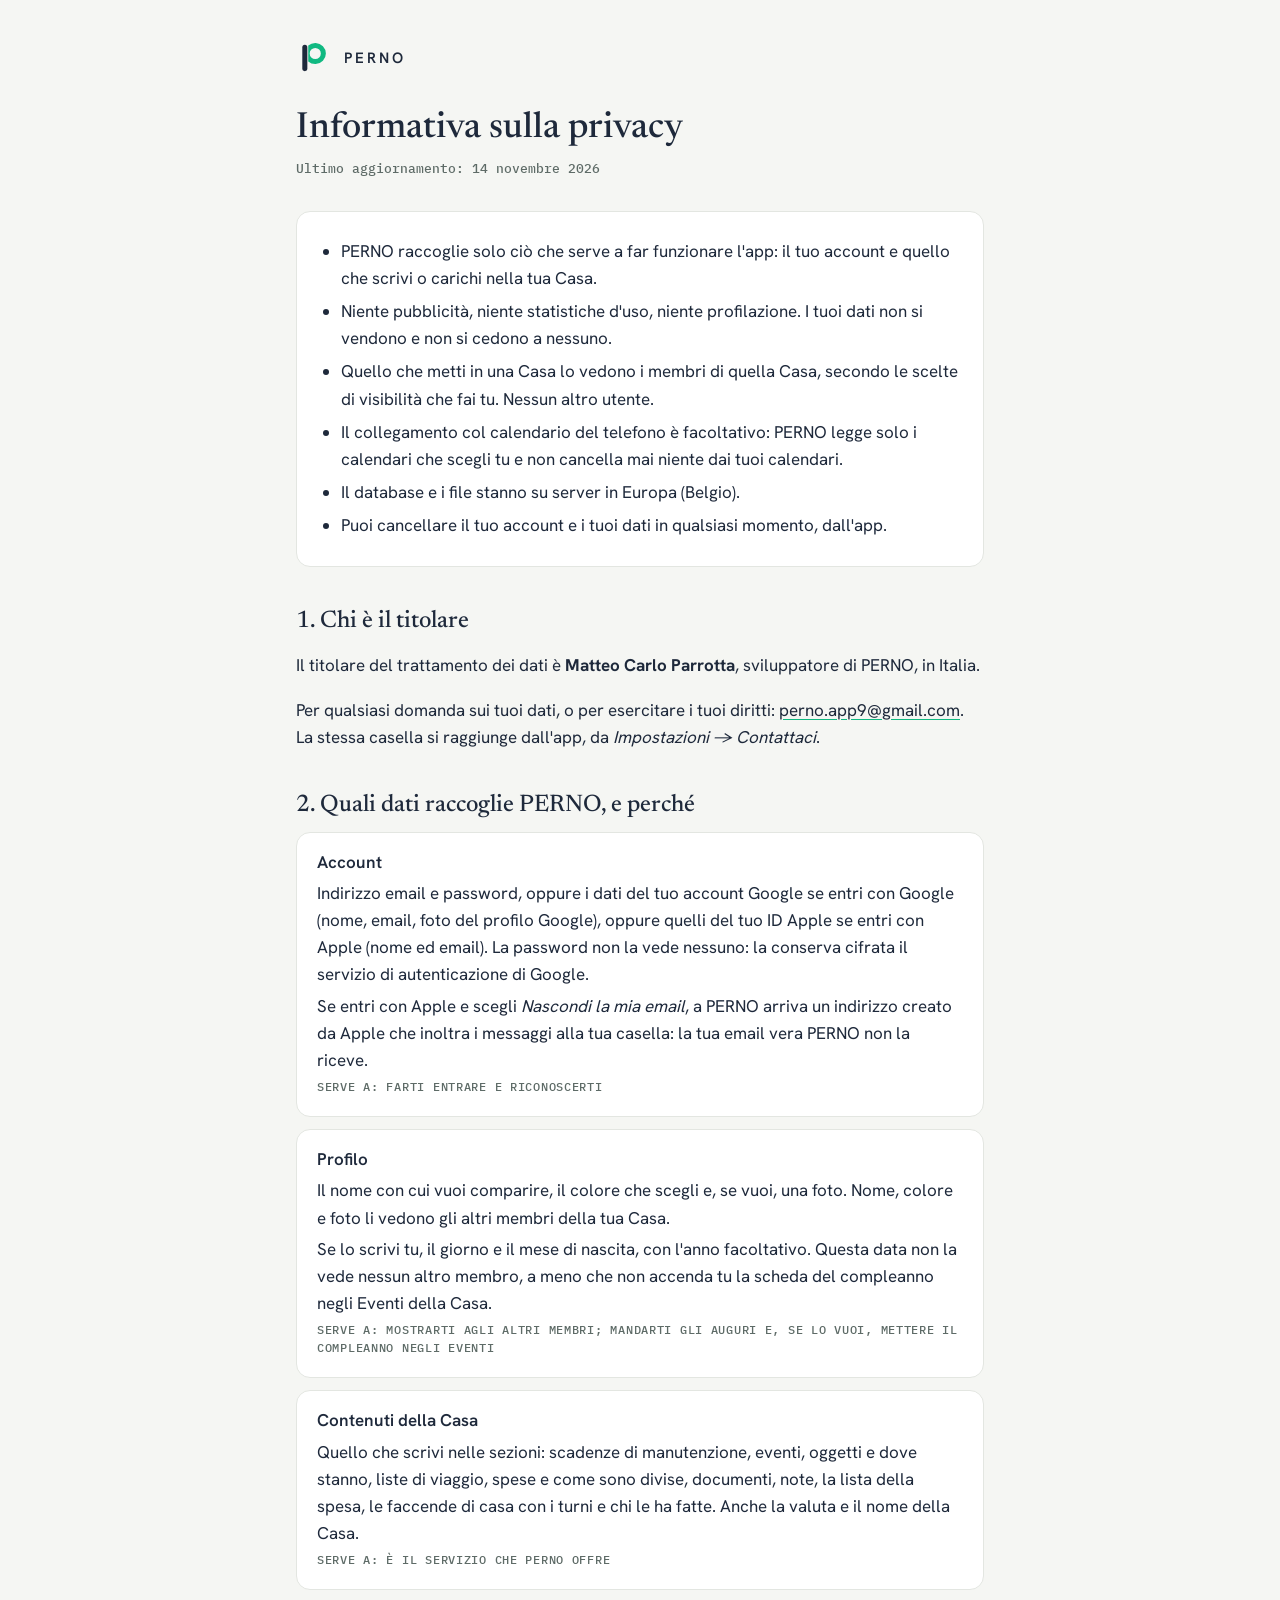
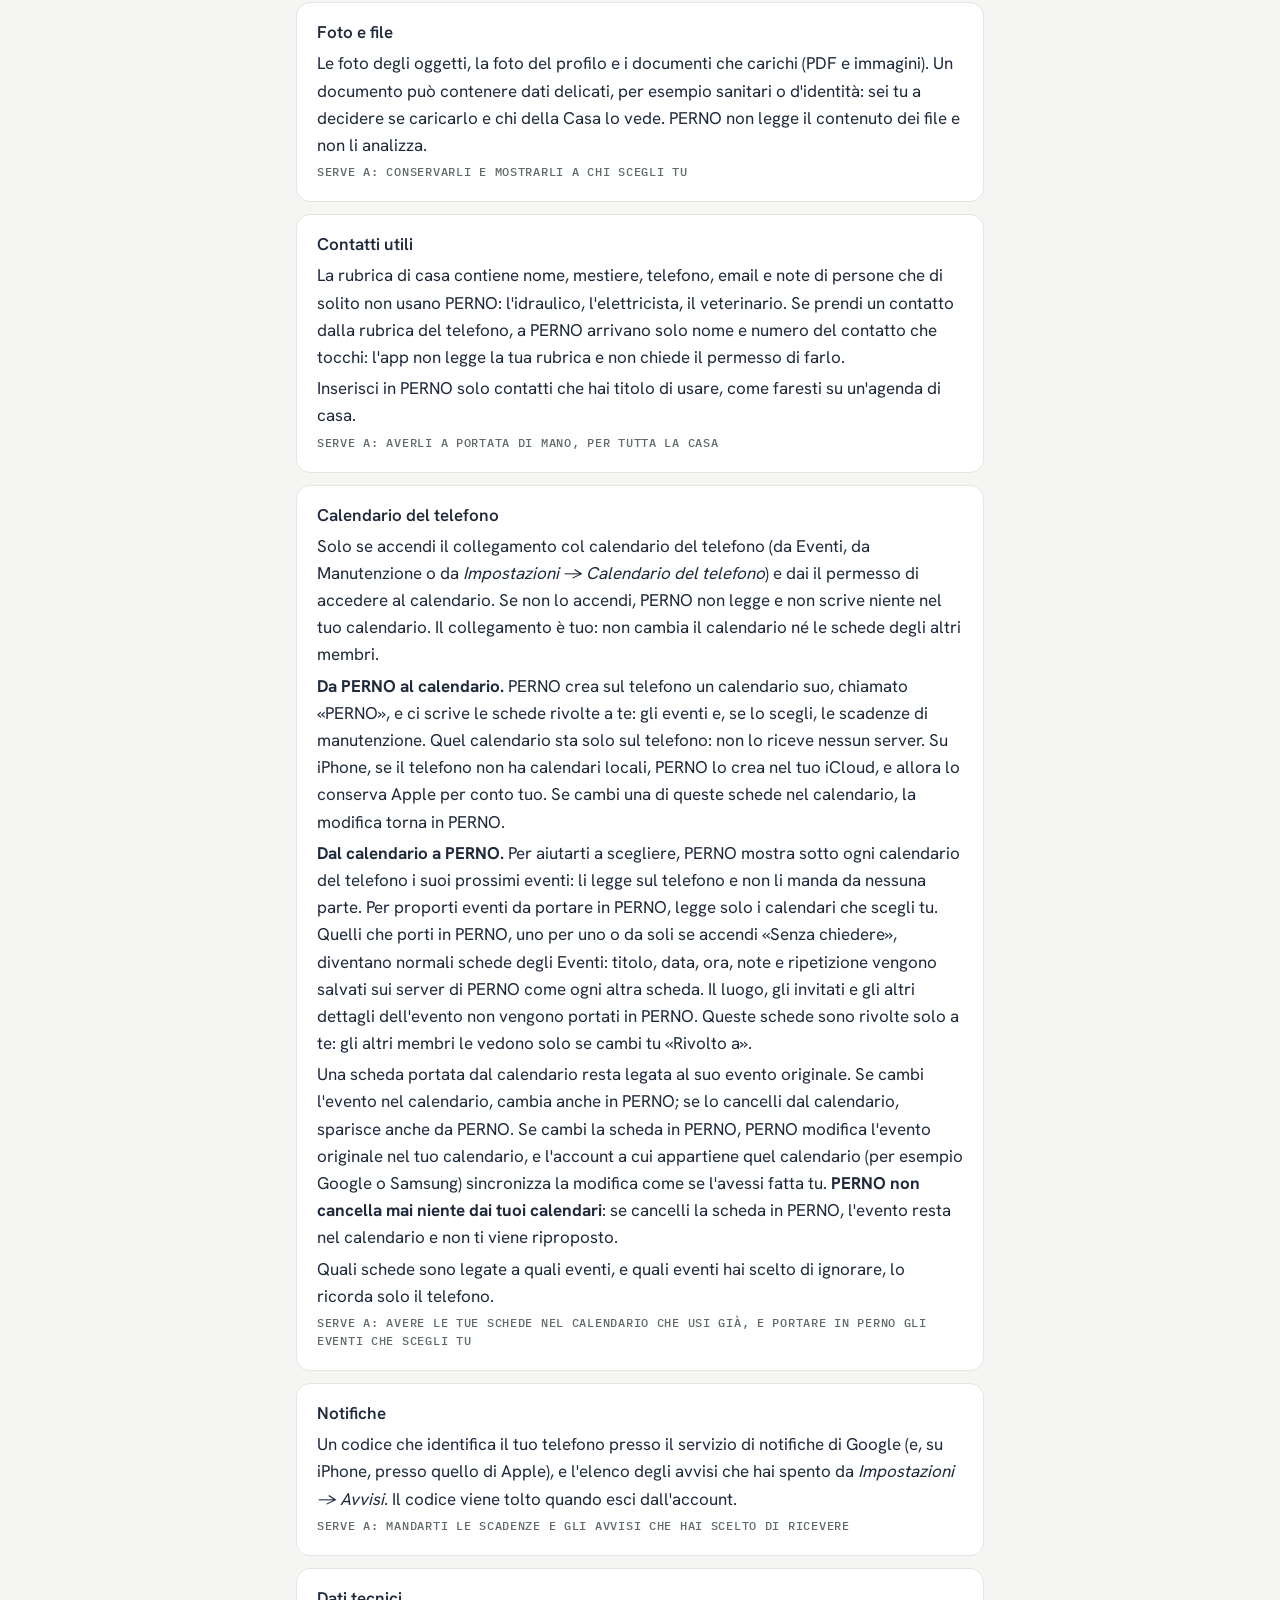
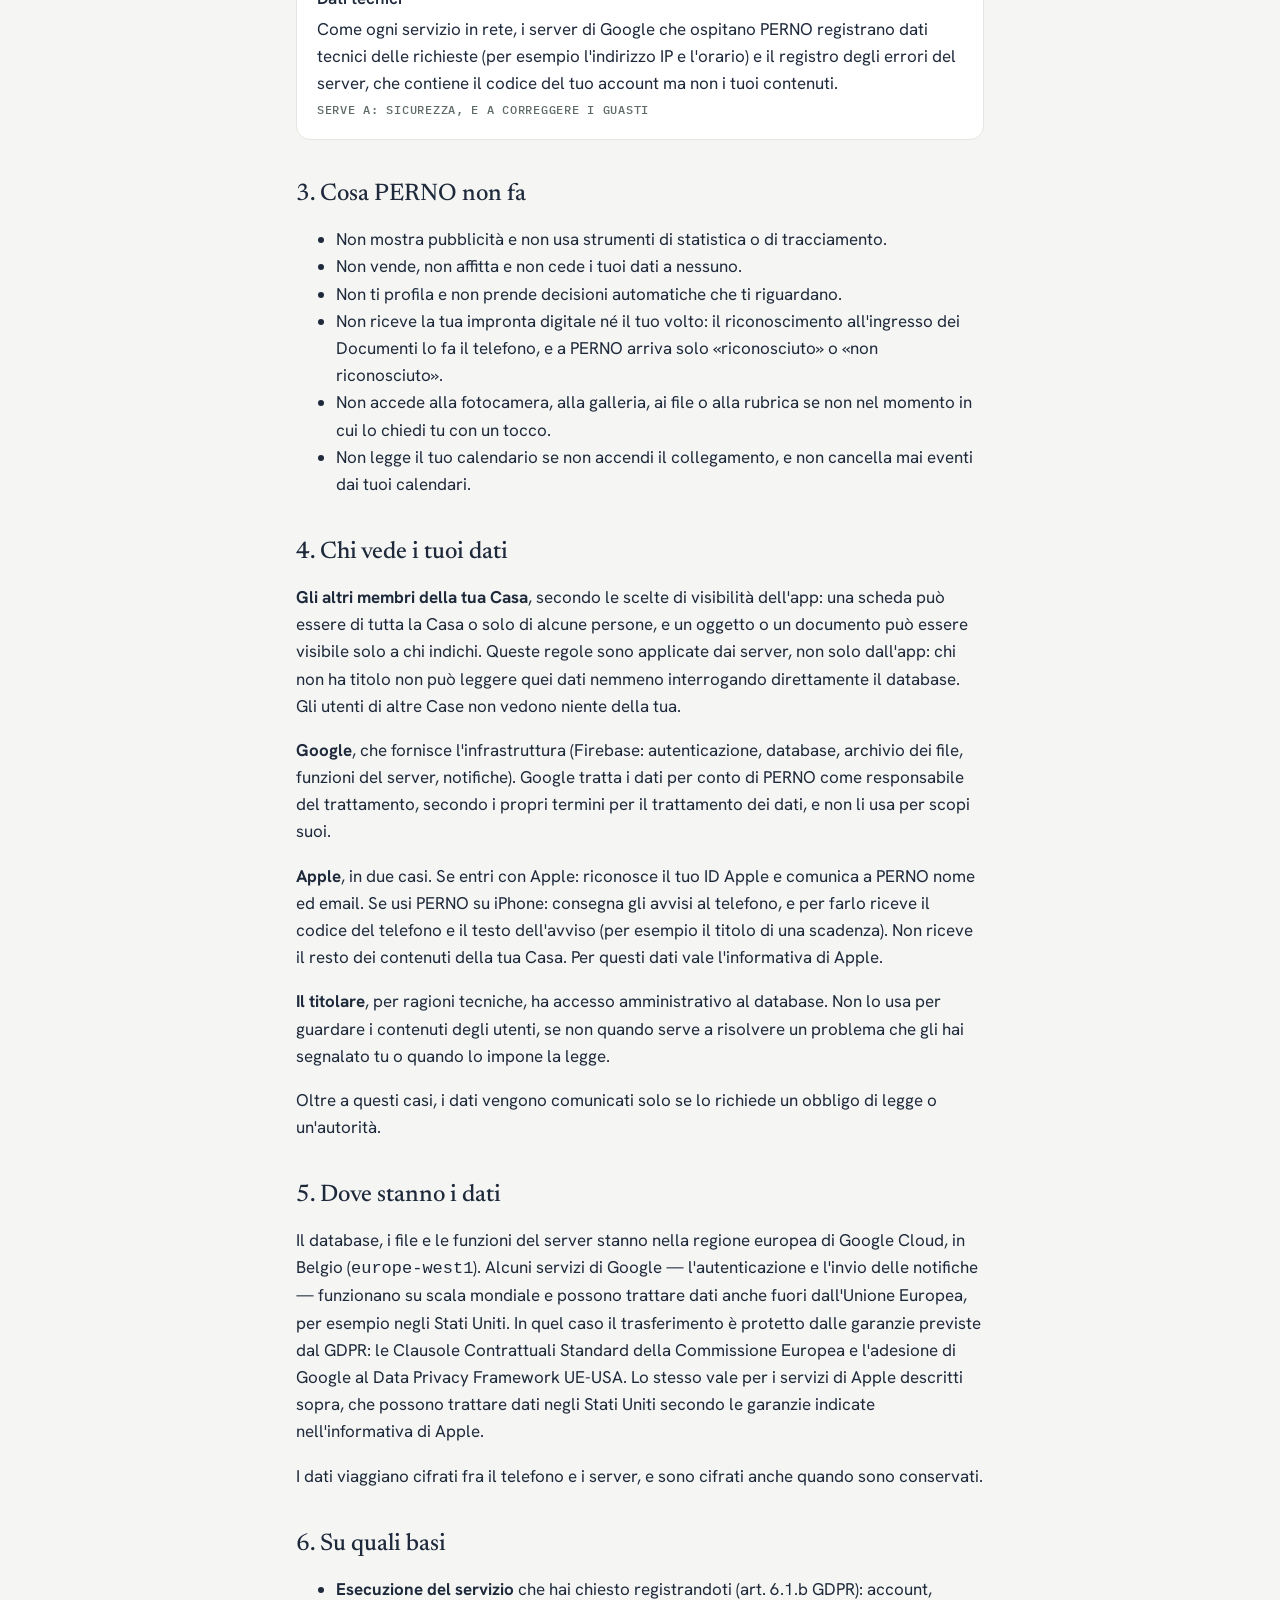
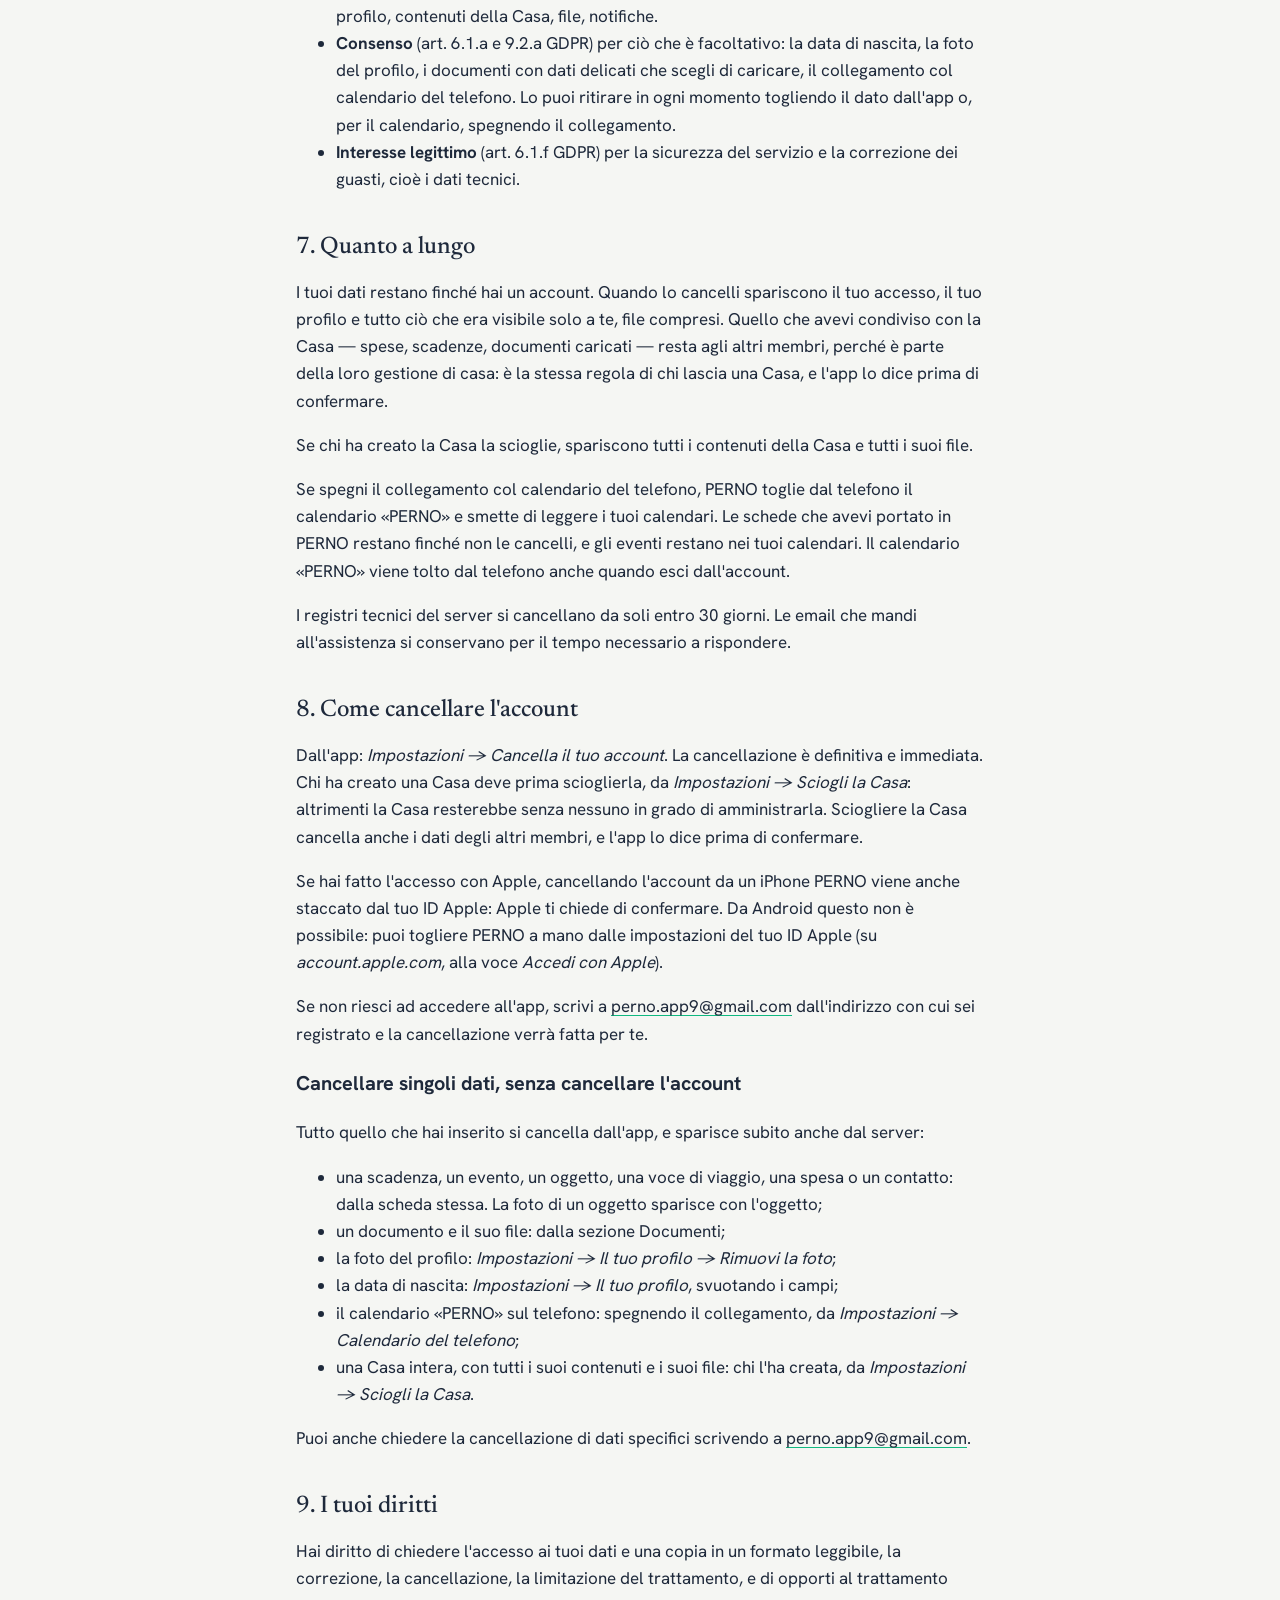
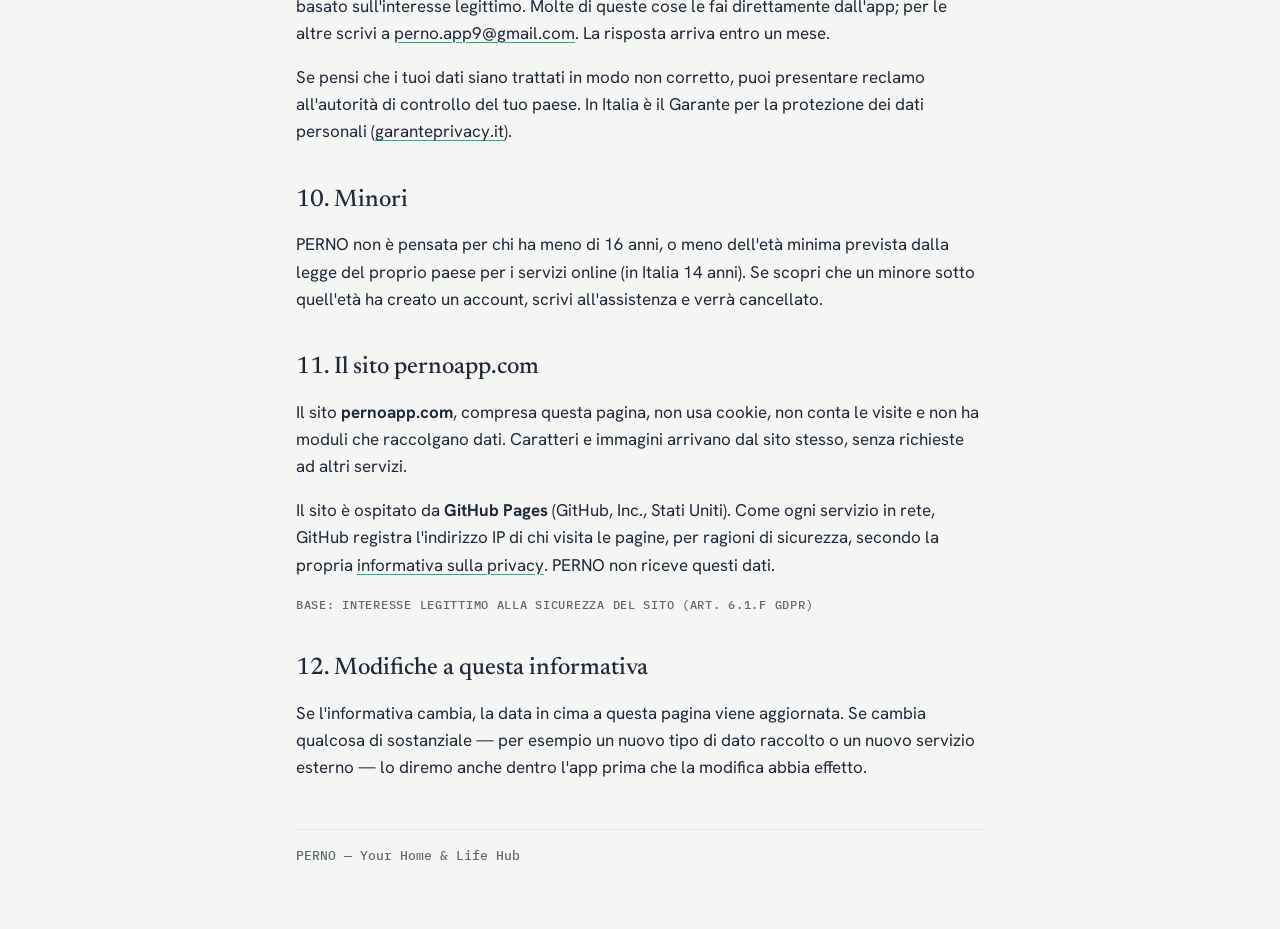
==== commit a33a15de: "Privacy: lista della spesa e faccende fra i contenuti della Casa Co-Authored-By: Claude Opus 5.5 <no" ====
--- a/privacy/index.html
+++ b/privacy/index.html
@@ -75,7 +75,7 @@
 </header>
 
 <h1>Informativa sulla privacy</h1>
-<p class="meta">Ultimo aggiornamento: 19 ottobre 2026</p>
+<p class="meta">Ultimo aggiornamento: 14 novembre 2026</p>
 
 <div class="breve">
   <ul>
@@ -110,7 +110,7 @@
 
 <div class="dato">
   <h3>Contenuti della Casa</h3>
-  <p>Quello che scrivi nelle sezioni: scadenze di manutenzione, eventi, oggetti e dove stanno, liste di viaggio, spese e come sono divise, documenti, note. Anche la valuta e il nome della Casa.</p>
+  <p>Quello che scrivi nelle sezioni: scadenze di manutenzione, eventi, oggetti e dove stanno, liste di viaggio, spese e come sono divise, documenti, note, la lista della spesa, le faccende di casa con i turni e chi le ha fatte. Anche la valuta e il nome della Casa.</p>
   <p class="etichetta">Serve a: è il servizio che PERNO offre</p>
 </div>
 
